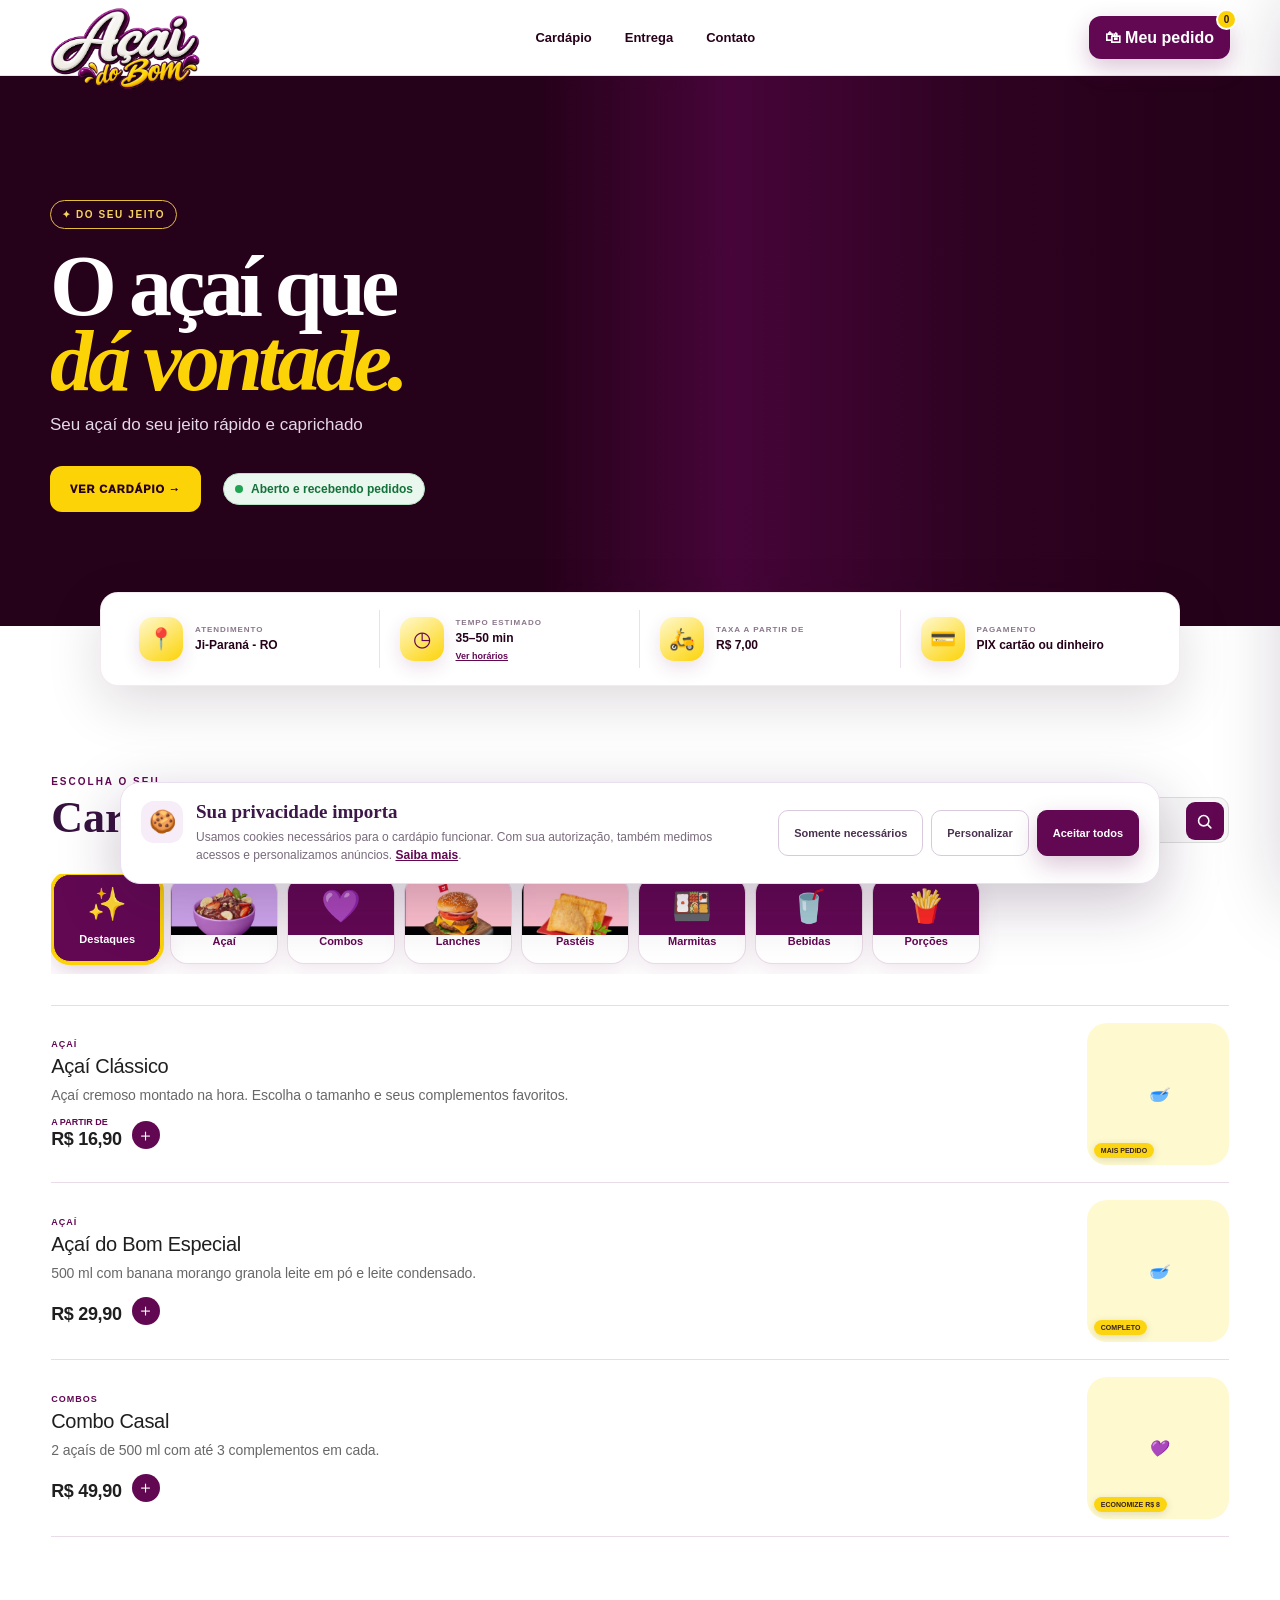
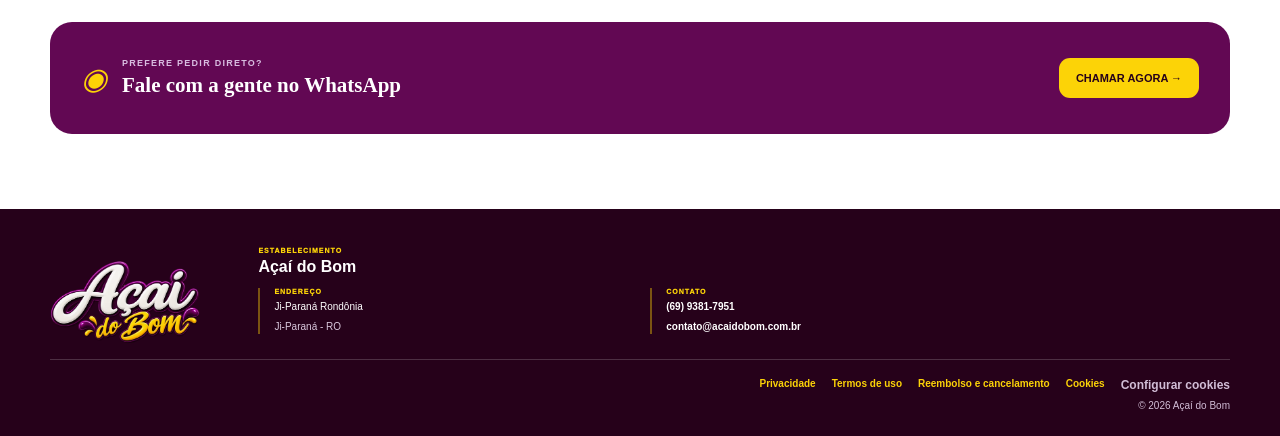
==== index.html @ 8740bc5b "Revert "fix: make product selection a scrollable page" This reverts commit 4161f96691092812ec5d78ddc" ====
<!doctype html>
<html lang="pt-BR">
<head>
  <meta charset="utf-8">
  <script>if(location.protocol==='http:'&&/^(www\.)?acaidobom\.com\.br$/i.test(location.hostname)){location.replace('https://'+location.host+location.pathname+location.search+location.hash)}</script>
  <meta name="viewport" content="width=device-width,initial-scale=1,viewport-fit=cover">
  <script src="assets/js/consent.js?v=20260830-consent"></script>
  <title>Açaí Delivery em Ji-Paraná | Cardápio Açaí do Bom</title>
  <meta name="description" content="Peça açaí delivery em Ji-Paraná com frutas, acompanhamentos e entrega própria. Monte seu pedido on-line no cardápio do Açaí do Bom.">
  <meta name="theme-color" content="#620853">
  <link rel="canonical" href="https://acaidobom.com.br/">
  <meta property="og:site_name" content="Açaí do Bom">
  <meta property="og:locale" content="pt_BR">
  <meta property="og:title" content="Açaí Delivery em Ji-Paraná | Açaí do Bom">
  <meta property="og:description" content="Monte seu açaí com frutas e acompanhamentos e peça delivery on-line em Ji-Paraná.">
  <meta property="og:type" content="website">
  <meta property="og:url" content="https://acaidobom.com.br/">
  <meta property="og:image" content="https://acaidobom.com.br/assets/images/social/cardapio-acai-do-bom.jpg">
  <meta property="og:image:secure_url" content="https://acaidobom.com.br/assets/images/social/cardapio-acai-do-bom.jpg">
  <meta property="og:image:type" content="image/jpeg">
  <meta property="og:image:width" content="1200">
  <meta property="og:image:height" content="1200">
  <meta property="og:image:alt" content="Cardápio Açaí do Bom">
  <meta name="twitter:card" content="summary_large_image">
  <meta name="twitter:title" content="Açaí Delivery em Ji-Paraná | Açaí do Bom">
  <meta name="twitter:description" content="Monte seu açaí e peça delivery on-line em Ji-Paraná.">
  <meta name="twitter:image" content="https://acaidobom.com.br/assets/images/social/cardapio-acai-do-bom.jpg">
  <link rel="shortcut icon" href="https://acaidobom.com.br/favicon.ico" type="image/x-icon">
  <link rel="icon" href="https://acaidobom.com.br/favicon.ico" sizes="any">
  <link rel="icon" type="image/png" sizes="48x48" href="https://acaidobom.com.br/assets/images/favicon/favicon-48.png">
  <link rel="icon" type="image/png" sizes="192x192" href="https://acaidobom.com.br/assets/images/favicon/favicon-192.png">
  <link rel="apple-touch-icon" sizes="180x180" href="https://acaidobom.com.br/assets/images/favicon/apple-touch-icon.png">
  <link rel="manifest" href="https://acaidobom.com.br/manifest.json">
<script type="application/ld+json" id="local-business-schema">
  {"@context":"https://schema.org","@type":"Restaurant","name":"Açaí do Bom","url":"https://acaidobom.com.br/","logo":"https://acaidobom.com.br/assets/images/favicon/favicon-512.png","image":"https://acaidobom.com.br/assets/images/social/cardapio-acai-do-bom.jpg","telephone":"+556993817951","servesCuisine":["Açaí","Lanches","Pastéis"],"priceRange":"R$","address":{"@type":"PostalAddress","addressLocality":"Ji-Paraná","addressRegion":"RO","addressCountry":"BR"},"areaServed":{"@type":"City","name":"Ji-Paraná"},"hasMenu":"https://acaidobom.com.br/#cardapio"}
  </script>
  <link rel="preconnect" href="https://cdn.jsdelivr.net" crossorigin>
  <link rel="stylesheet" href="assets/css/style.css?v=20260831-modal-layer-fix">
  <link rel="stylesheet" href="assets/css/theme-custom.css?v=20260831-product-presentation">
  <link rel="stylesheet" href="assets/css/consent.css?v=20260830-bannerfix">
</head>
<body>
  <header class="topbar">
    <a class="brand has-image" href="#inicio"><span class="brand-mark has-logo"><img src="assets/images/logo/logo-acai-do-bom.webp" alt="Açaí do Bom"></span><span><b data-store-name>Açaí do Bom</b><small>DELIVERY PRÓPRIO</small></span></a>
    <nav><a href="#cardapio">Cardápio</a><a href="#entrega">Entrega</a><a id="nav-whatsapp" target="_blank" rel="noopener">Contato</a></nav>
    <button class="cart-toggle" type="button" data-open-cart aria-label="Abrir pedido">🛍 <span>Meu pedido</span><b data-cart-count>0</b></button>
  </header>

  <main>
    <section class="hero" id="inicio">
      <img id="hero-image" alt="Açaí cremoso com frutas e granola">
      <div class="hero-shade"></div>
      <div class="hero-copy">
        <p id="hero-eyebrow">✦ DO SEU JEITO</p>
        <h1><span id="hero-title">O açaí que</span><br><em id="hero-highlight">dá vontade.</em></h1>
        <span id="store-tagline">Seu açaí do seu jeito, rápido e caprichado</span>
        <div><a class="cta" href="#cardapio">VER CARDÁPIO →</a><button class="open-status" id="store-status" type="button" data-open-hours aria-haspopup="dialog">Aberto agora</button></div>
      </div>
    </section>

    <section class="info-strip" id="entrega" aria-label="Informações da entrega">
      <article data-info-card="service"><i data-info-icon="service" data-fallback="📍">📍</i><span><small>ATENDIMENTO</small><b id="store-city">Ji-Paraná - RO</b></span></article>
      <article class="info-hours"><i data-info-icon="time" data-fallback="◷">◷</i><span><small>TEMPO ESTIMADO</small><b id="store-time">35–50 min</b><button type="button" class="hours-link" data-open-hours>Ver horários</button></span></article>
      <article data-info-card="delivery"><i data-info-icon="delivery" data-fallback="🛵">🛵</i><span><small>TAXA A PARTIR DE</small><b id="store-fee">R$ 7,00</b></span></article>
      <article data-info-card="payment"><i data-info-icon="payment" data-fallback="💳">💳</i><span><small>PAGAMENTO</small><b id="store-payment">PIX cartão ou dinheiro</b></span></article>
    </section>

    <section class="daily-offer" id="daily-offer" hidden aria-label="Oferta do dia">
      <div class="daily-offer-image" id="daily-offer-image" hidden></div>
      <div class="daily-offer-copy"><small>OFERTA DO DIA</small><h2 id="daily-offer-title"></h2><p id="daily-offer-description"></p></div>
      <a id="daily-offer-link" href="#cardapio">APROVEITAR →</a>
    </section>

    <section class="menu-section" id="cardapio">
      <header class="section-title"><div><small id="menu-eyebrow">ESCOLHA O SEU</small><h2 id="menu-title">Cardápio</h2></div><div class="search" role="search"><input id="search" type="text" inputmode="search" autocomplete="off" placeholder="Buscar produto ou acompanhamento" aria-label="Buscar produto ou acompanhamento"><button type="button" id="focus-search" aria-label="Ativar busca"><svg viewBox="0 0 24 24" aria-hidden="true"><circle cx="11" cy="11" r="6.5"></circle><path d="m16 16 4 4"></path></svg></button></div></header>
      <div class="categories" id="categories" role="tablist"></div>
      <div class="products" id="products"></div>
    </section>

    <section class="whatsapp-callout"><div><i>◉</i><span><small id="whatsapp-eyebrow">PREFERE PEDIR DIRETO?</small><b id="whatsapp-title">Fale com a gente no WhatsApp</b></span></div><a id="callout-whatsapp" target="_blank" rel="noopener"><span id="whatsapp-button-text">CHAMAR AGORA →</span></a></section>
  </main>

  <footer class="footer">
    <div class="footer-main">
      <div class="brand has-image"><span class="brand-mark has-logo"><img src="assets/images/logo/logo-acai-do-bom.webp" alt="Açaí do Bom"></span><span><b data-store-name>Açaí do Bom</b><small>FEITO COM CAPRICHO</small></span></div>
      <div class="footer-business">
        <div class="footer-business-name"><small>ESTABELECIMENTO</small><b id="footer-establishment">Açaí do Bom</b></div>
        <div class="footer-business-grid">
          <div><small>ENDEREÇO</small><span id="footer-address">Ji-Paraná Rondônia</span><span id="footer-location">Ji-Paraná - RO</span></div>
          <div id="footer-cnpj-row" hidden><small>CNPJ</small><span id="footer-cnpj"></span></div>
          <div><small>CONTATO</small><a id="footer-phone" href="tel:+556993817951">(69) 9381-7951</a><a id="footer-email" href="mailto:contato@acaidobom.com.br">contato@acaidobom.com.br</a></div>
        </div>
      </div>
      <div class="footer-social" id="footer-social" aria-label="Redes sociais"></div>
    </div>
    <div class="footer-bottom"><nav><a href="politicas.html#privacidade">Privacidade</a><a href="politicas.html#termos">Termos de uso</a><a href="politicas.html#reembolso">Reembolso e cancelamento</a><a href="politicas.html#cookies">Cookies</a></nav><span>© 2026 Açaí do Bom</span></div>
  </footer>

  <div class="overlay hours-overlay" id="hours-overlay" hidden>
    <section class="modal hours-modal" role="dialog" aria-modal="true" aria-labelledby="hours-title">
      <button class="modal-close" type="button" data-close-hours aria-label="Fechar">×</button>
      <header><small>PLANEJE SEU PEDIDO</small><h2 id="hours-title">Horários de funcionamento</h2><p id="hours-store-status"></p></header>
      <div class="hours-list" id="hours-list"></div>
      <footer><button class="primary" type="button" data-close-hours>Entendi</button></footer>
    </section>
  </div>

  <div class="overlay" id="product-overlay" hidden>
    <section class="modal product-modal" role="dialog" aria-modal="true" aria-labelledby="product-name">
      <button class="modal-close product-presentation-close" data-close-product aria-label="Fechar produto">⌄</button>
      <div class="product-modal-head"><div class="product-presentation-media"><img id="product-image" alt=""><span class="product-modal-free-badge" id="product-modal-free-badge" hidden><img src="assets/images/icone-capacete-entrega-gratis.svg" alt=""> <b>Grátis</b></span></div><div class="product-presentation-copy"><h2 id="product-name"></h2><p id="product-description"></p><b id="product-base-price"></b></div></div>
      <header class="product-step-head"><div><small id="product-step-label">Etapa 1 de 1</small><b id="product-step-title">Escolha as opções</b></div></header>
      <div class="addon-list" id="addon-list" aria-live="polite"></div>
      <label class="field notes" id="product-notes" hidden><span>Alguma observação?</span><textarea id="item-notes" placeholder="Ex: separar granola sem leite condensado"></textarea></label>
      <p class="error" id="product-error" role="alert" hidden></p>
      <footer class="modal-footer product-presentation-footer"><div class="product-action-summary"><b id="product-action-price">R$ 0,00</b><span>• <em id="product-delivery-label">Com entrega</em></span></div><div class="product-actions"><div class="quantity" id="product-quantity" hidden><button type="button" data-qty-minus aria-label="Diminuir quantidade">−</button><b id="item-quantity">1</b><button type="button" data-qty-plus aria-label="Aumentar quantidade">+</button></div><button type="button" class="secondary" id="product-step-back" hidden>Voltar</button><button type="button" class="primary" id="add-to-cart">Continuar</button></div></footer>
    </section>
  </div>

  <aside class="cart" id="cart" aria-hidden="true">
    <header><div><h2>Seu pedido</h2><p>Confira os itens antes de finalizar</p></div><button data-close-cart aria-label="Fechar">×</button></header>
    <div class="cart-items" id="cart-items"></div>
    <footer id="cart-footer"><div><span>Subtotal</span><b id="cart-subtotal">R$ 0,00</b></div><small id="minimum-order"></small><button class="primary" id="start-checkout">Finalizar pedido →</button></footer>
  </aside>
  <div class="backdrop" id="cart-backdrop" hidden></div>

  <div class="overlay" id="checkout-overlay" hidden>
    <section class="modal checkout-modal" role="dialog" aria-modal="true">
      <button class="modal-close" id="close-checkout" aria-label="Fechar">×</button>
      <header class="checkout-head"><button id="checkout-back" aria-label="Voltar">←</button><div><h2>Finalizar pedido</h2><p id="checkout-step-label">Etapa 1 de 3</p></div><span><i id="checkout-progress"></i></span></header>
      <form id="checkout-form">
        <div class="checkout-step" data-step="1">
          <div class="form-grid">
            <label class="field full"><span>Seu WhatsApp *</span><input name="phone" inputmode="tel" autocomplete="tel" required placeholder="(69) 99999-9999"></label>
            <div class="returning-customer full" id="returning-customer" hidden>✓ Encontramos seus dados salvos neste aparelho. Confirme e continue.</div>
            <label class="field"><span>Seu nome *</span><input name="name" autocomplete="name" required></label>
            <label class="field"><span>E-mail para confirmação *</span><input name="email" type="email" autocomplete="email" required placeholder="voce@exemplo.com"></label>
            <label class="remember-profile full"><input type="checkbox" name="rememberProfile" value="1" checked><span><b>Lembrar meus dados neste aparelho</b><small>Na próxima compra, digite apenas seu telefone para preencher nome, e-mail e endereço.</small></span></label>
            <label class="marketing-consent full"><input type="checkbox" name="marketingConsent" value="1"><span><b>Quero receber ofertas do Açaí do Bom</b><small>Opcional. Você poderá pedir para sair da lista quando quiser.</small></span></label><p class="privacy-consent full">Ao continuar, você concorda com os <a href="politicas.html#termos" target="_blank">Termos de uso</a> e a <a href="politicas.html#privacidade" target="_blank">Política de privacidade</a>.</p>
          </div>
        </div>
        <div class="checkout-step" data-step="2" hidden>
          <div class="fulfillment"><label><input type="radio" name="fulfillment" value="delivery" checked><span>🛵 <b>Receber em casa</b><small>Com taxa de entrega</small></span></label><label><input type="radio" name="fulfillment" value="pickup"><span>🏪 <b>Retirar no local</b><small>Sem taxa de entrega</small></span></label></div>
          <div class="form-grid" id="address-fields"><label class="field"><span>CEP *</span><input name="zip" inputmode="numeric" autocomplete="postal-code" maxlength="9" placeholder="00000-000"></label><label class="field"><span>Cidade *</span><input name="city" value="Ji-Paraná - RO" autocomplete="address-level2"></label><label class="field full"><span>Rua ou Avenida *</span><input name="street" autocomplete="street-address"></label><label class="field"><span>Número *</span><input name="number"></label><label class="field"><span>Complemento</span><input name="complement"></label><label class="field"><span>Bairro *</span><input name="neighborhood" autocomplete="address-level3"></label><label class="field"><span>Referência</span><input name="reference"></label><p class="delivery-quote full" id="delivery-quote">Informe o CEP e o bairro para calcular a entrega.</p><div class="location-assist full"><button type="button" id="use-location">⌖ Marcar minha localização atual</button><span id="location-status">Opcional: facilita encontrar o endereço na entrega.</span><input type="hidden" name="latitude"><input type="hidden" name="longitude"></div></div>
        </div>
        <div class="checkout-step" data-step="3" hidden>
          <h3>Como deseja pagar?</h3><div class="payments" id="payment-options"></div>
          <label class="field" id="change-field" hidden><span>Troco para quanto?</span><input name="changeFor" placeholder="Ex: R$ 100,00"></label>
          <label class="field"><span>Observações gerais</span><textarea name="notes"></textarea></label>
          <div class="reservation-fields" id="reservation-fields" hidden><div><small>LOJA FECHADA</small><h3>Reserve seu pedido</h3><p>Escolha quando deseja receber. A reserva só será válida após a confirmação da loja por e-mail.</p></div><label class="field"><span>Data e horário *</span><input id="reservation-at" name="reservationAt" type="datetime-local"></label></div>
          <div class="summary" id="order-summary"></div>
        </div>
        <p class="error" id="checkout-error" hidden></p>
        <footer><button class="primary" id="checkout-next" type="button">Continuar →</button><button class="primary" id="checkout-submit" type="submit" hidden>Confirmar pedido</button></footer>
      </form>
      <div class="success" id="order-success" hidden></div>
    </section>
  </div>

  <button class="mobile-cart" data-open-cart hidden><span>🛍 <b data-cart-count>0</b></span><strong>Ver pedido</strong><em id="mobile-total">R$ 0,00</em></button>
  <script src="https://cdn.jsdelivr.net/npm/@supabase/supabase-js@2/dist/umd/supabase.min.js"></script>
  <script src="assets/js/supabase-config.js"></script>
  <script src="assets/js/supabase-store.js?v=20260830-capi"></script>
  <script src="assets/js/api.js?v=20260831-reservation-tracking"></script>
  <script src="assets/js/cart.js?v=20260831-free-delivery"></script>
  <script src="assets/js/checkout.js?v=20260831-reservation"></script>
  <script src="assets/js/app.js?v=20260831-product-presentation"></script>
</body>
</html>
---- assets/css/style.css ----
:root{--brand:#5b1779;--accent:#f4c430;--ink:#29172f;--paper:#fffaf2;--line:#eadfeb}*{box-sizing:border-box}html{scroll-behavior:smooth}body{margin:0;background:var(--paper);color:var(--ink);font-family:Arial,sans-serif}.no-scroll{position:fixed;inset-inline:0;width:100%;overflow:hidden;overscroll-behavior:none}button,input,textarea,select{font:inherit}button,a{transition:.2s}a{color:inherit;text-decoration:none}[hidden]{display:none!important}
.topbar{position:sticky;top:0;z-index:30;height:76px;padding:0 max(18px,calc((100% - 1180px)/2));display:flex;align-items:center;justify-content:space-between;gap:25px;background:rgba(255,250,242,.95);border-bottom:1px solid #eadfeb;backdrop-filter:blur(15px)}.brand{display:flex;align-items:center;gap:11px}.brand-mark{display:grid;place-items:center;width:44px;height:44px;border-radius:50% 42% 50% 45%;background:var(--brand);border:3px solid var(--accent);color:white;font:900 27px Georgia}.brand>span:last-child{display:flex;flex-direction:column}.brand b{color:var(--brand);font:900 20px Georgia}.brand small{margin-top:3px;color:#9b7ca4;font-size:8px;font-weight:900;letter-spacing:.17em}.topbar nav{display:flex;gap:33px;font-size:13px;font-weight:800}.topbar nav a:hover{color:var(--brand)}.cart-toggle{position:relative;height:43px;border:0;border-radius:12px;padding:0 16px;background:var(--brand);color:white;font-weight:800;cursor:pointer}.cart-toggle>b{position:absolute;top:-7px;right:-7px;display:grid;place-items:center;width:21px;height:21px;border-radius:50%;background:var(--accent);color:#301525;font-size:10px;border:2px solid var(--paper)}
.hero{position:relative;min-height:550px;display:grid;align-items:center;background:#48115d;overflow:hidden}.hero>img{position:absolute;inset:0 0 0 40%;width:60%;height:100%;object-fit:cover}.hero-shade{position:absolute;inset:0;background:linear-gradient(90deg,#4a105f 0%,#531269 42%,rgba(74,16,95,.7) 57%,rgba(74,16,95,.05) 90%)}.hero-copy{position:relative;z-index:2;width:min(1180px,calc(100% - 32px));margin:auto;color:white}.hero-copy>p{width:max-content;padding:8px 11px;border:1px solid #e5bd37;border-radius:999px;color:#f6d45d;font-size:10px;font-weight:900;letter-spacing:.16em}.hero-copy h1{margin:20px 0 12px;max-width:650px;font:900 clamp(54px,7vw,86px)/.88 Georgia;letter-spacing:-.055em}.hero-copy h1 em{color:var(--accent)}.hero-copy>span{display:block;max-width:480px;color:#e5d8e9;font-size:17px;line-height:1.5}.hero-copy>div{display:flex;align-items:center;gap:22px;margin-top:29px}.cta{padding:17px 20px;border-radius:12px;background:var(--accent);color:#2d1424;font-size:11px;font-weight:950;letter-spacing:.08em}.open-status{color:#d9f6df;font-size:12px;font-weight:800}.open-status.closed{color:#ffb3b8}
.info-strip{position:relative;z-index:3;width:min(1080px,calc(100% - 32px));margin:-34px auto 0;padding:20px 24px;border-radius:18px;background:white;box-shadow:0 18px 48px #4d1e5820;display:grid;grid-template-columns:repeat(4,1fr)}.info-strip article{display:flex;align-items:center;gap:12px;padding:3px 22px;border-right:1px solid #eee5ef}.info-strip article:last-child{border:0}.info-strip i{font-style:normal;font-size:23px}.info-strip span{display:flex;flex-direction:column;gap:4px}.info-strip small{font-size:8px;color:#9b8d9e;font-weight:900;letter-spacing:.12em}.info-strip b{font-size:12px}
.menu-section{width:min(1180px,calc(100% - 32px));margin:85px auto}.section-title{display:flex;align-items:end;justify-content:space-between;gap:25px}.section-title>div small{color:var(--brand);font-size:10px;font-weight:900;letter-spacing:.2em}.section-title h2{margin:3px 0 0;color:#36123f;font:900 44px Georgia}.search{width:min(320px,100%);height:44px;padding:0 13px;border:1px solid #e5d9e7;border-radius:12px;background:white;display:flex;align-items:center;gap:9px;color:#97889a}.search input{width:100%;border:0;outline:0;background:transparent}.categories{display:flex;gap:8px;margin:31px 0;overflow:auto;scrollbar-width:none}.categories button{min-width:max-content;height:42px;padding:0 15px;border:1px solid #e5d9e7;border-radius:11px;background:white;color:#5d505f;font-size:12px;font-weight:800;cursor:pointer}.categories button span{margin-right:7px;font-size:16px}.categories button.active,.categories button:hover{border-color:var(--brand);background:var(--brand);color:white;transform:translateY(-1px)}
.products{display:grid;grid-template-columns:repeat(4,1fr);gap:18px}.product-card{border:1px solid #5b177910;border-radius:19px;background:white;box-shadow:0 8px 30px #4d275115;overflow:hidden}.product-card:hover{transform:translateY(-4px);box-shadow:0 18px 38px #4d275123}.product-card>button{width:100%;height:100%;padding:0;border:0;background:transparent;text-align:left;cursor:pointer;color:inherit}.product-media{position:relative;height:180px;display:grid;place-items:center;background:linear-gradient(145deg,#f5e9f7,#ead8ef);overflow:hidden}.product-media img{width:100%;height:100%;object-fit:cover}.product-media>span{font-size:64px}.product-media>b{position:absolute;top:11px;left:11px;padding:6px 9px;border-radius:999px;background:var(--accent);color:#34202a;font-size:9px;text-transform:uppercase}.product-copy{padding:17px}.product-copy>small{color:#9b7ca4;font-size:9px;font-weight:900;letter-spacing:.11em;text-transform:uppercase}.product-copy h3{margin:6px 0 7px;color:#34153d;font:800 19px Georgia}.product-copy p{min-height:50px;margin:0;color:#817384;font-size:12px;line-height:1.45;display:-webkit-box;-webkit-line-clamp:3;-webkit-box-orient:vertical;overflow:hidden}.product-copy footer{display:flex;align-items:center;justify-content:space-between;margin-top:16px}.product-copy footer>b{color:var(--brand);font-size:17px}.product-copy footer>span{display:grid;place-items:center;width:34px;height:34px;border-radius:10px;background:#f3e8f6;color:var(--brand);font-size:20px}.empty{grid-column:1/-1;padding:65px 20px;text-align:center;color:#887a8b}.empty>span{font-size:38px}.empty h3{margin:12px 0 6px;color:#3d2b41}.empty p{margin:0;font-size:13px}
.whatsapp-callout{width:min(1180px,calc(100% - 32px));min-height:112px;margin:0 auto 75px;padding:24px 31px;border-radius:22px;background:#4b105f;color:white;display:flex;align-items:center;justify-content:space-between}.whatsapp-callout>div{display:flex;align-items:center;gap:15px}.whatsapp-callout i{font-size:30px;color:var(--accent)}.whatsapp-callout span{display:flex;flex-direction:column;gap:5px}.whatsapp-callout small{color:#d8bde0;font-size:9px;font-weight:900;letter-spacing:.14em}.whatsapp-callout b{font:800 21px Georgia}.whatsapp-callout a{padding:14px 17px;border-radius:11px;background:var(--accent);color:#311629;font-size:11px;font-weight:900}.footer{padding:45px max(24px,calc((100% - 1180px)/2));background:#2f0c39;color:#d1bdd6;display:grid;grid-template-columns:1fr 1fr 1fr;align-items:center;gap:25px;font-size:12px}.footer .brand b{color:white}.footer>div:last-child{display:flex;flex-direction:column;align-items:flex-end;gap:8px}.footer a{color:#f3d164;font-weight:800}
.overlay{position:fixed;inset:0;z-index:130;padding:16px;background:#1d0924aa;display:grid;place-items:center;overflow-y:auto;overscroll-behavior:contain}.modal{position:relative;width:min(680px,100%);max-height:94vh;border-radius:21px;background:white;box-shadow:0 30px 80px #12041766;overflow:hidden}.modal-close{position:absolute;z-index:4;right:14px;top:14px;width:34px;height:34px;border:0;border-radius:50%;background:#ffffffdd;font-size:24px;cursor:pointer}.product-modal-head{padding:18px;display:grid;grid-template-columns:180px 1fr;gap:18px;background:#fbf7fb;border-bottom:1px solid var(--line)}.product-modal-head img{width:180px;height:125px;object-fit:cover;border-radius:14px}.product-modal-head h2{margin:9px 0 6px;color:#371440;font:800 25px Georgia}.product-modal-head p{margin:0 0 10px;color:#817383;font-size:12px;line-height:1.45}.product-modal-head b{color:var(--brand);font-size:13px}.addon-list{max-height:calc(94vh - 290px);padding:12px 20px 0;overflow-y:auto}.addon-list fieldset{margin:0 0 17px;padding:0;border:0}.addon-list legend{width:100%;padding:9px 0;display:flex;align-items:center;justify-content:space-between}.addon-list legend span{display:flex;flex-direction:column;gap:3px}.addon-list legend small{color:#8a7d8d;font-size:10px}.addon-list legend em{padding:4px 7px;border-radius:5px;background:#f2e4f5;color:var(--brand);font-size:8px;font-style:normal;font-weight:900}.addon-list label{min-height:45px;margin-bottom:7px;padding:9px 11px;border:1px solid #eee5ef;border-radius:10px;display:grid;grid-template-columns:auto 1fr auto;align-items:center;gap:10px;font-size:13px;cursor:pointer}.addon-list label.selected{border-color:var(--brand);background:#fbf5fc}.addon-list input{accent-color:var(--brand)}.addon-list label>b{color:var(--brand);font-size:11px}.field{display:grid;gap:7px}.field>span{font-size:11px;font-weight:800;color:#59485d}.field input,.field textarea{width:100%;padding:11px 12px;border:1px solid #e5dbe7;border-radius:9px;outline:0}.field textarea{min-height:75px;resize:vertical}.notes{padding:0 20px 12px}.error{margin:7px 20px;padding:9px 11px;border-radius:8px;background:#fff0f1;color:#b32636;font-size:12px;font-weight:700}.modal-footer{padding:13px 20px;border-top:1px solid var(--line);display:grid;grid-template-columns:auto 1fr;gap:12px}.primary{height:46px;border:0;border-radius:11px;background:var(--brand);color:white;font-weight:900;cursor:pointer}.quantity{height:44px;padding:0 7px;border:1px solid #e4d8e6;border-radius:11px;display:flex;align-items:center;gap:14px}.quantity button{width:28px;height:28px;border:0;border-radius:8px;background:#f2e8f4;color:var(--brand);font-size:19px;cursor:pointer}.quantity.small{width:max-content;height:34px;margin-top:10px;gap:8px}.quantity.small button{width:23px;height:23px}
.backdrop{position:fixed;inset:0;z-index:39;background:#1c092377}.cart{position:fixed;z-index:40;inset:0 0 0 auto;width:min(440px,100%);background:white;box-shadow:-20px 0 70px #230b2a33;display:flex;flex-direction:column;transform:translateX(105%);transition:.28s}.cart.open{transform:none}.cart>header{padding:23px;border-bottom:1px solid var(--line);display:flex;justify-content:space-between}.cart h2{margin:0 0 5px;font:800 23px Georgia}.cart>header p{margin:0;color:#897c8c;font-size:11px}.cart>header button{border:0;background:transparent;font-size:26px}.cart-items{flex:1;padding:3px 21px;overflow-y:auto}.cart-items article{padding:17px 0;border-bottom:1px solid var(--line)}.cart-items article>header{display:flex;justify-content:space-between}.cart-items article>header>div{display:flex;flex-direction:column;gap:4px}.cart-items article strong{color:var(--brand);font-size:13px}.cart-items article>header button{border:0;background:transparent}.cart-items article p{margin:5px 0 0 20px;color:#827585;font-size:11px}.cart>footer{padding:19px 21px 23px;background:#fbf7fb;border-top:1px solid var(--line)}.cart>footer>div{display:flex;justify-content:space-between;font-size:17px}.cart>footer>small{display:block;margin:8px 0 13px;color:#8d7f90}.cart>footer .primary{width:100%}
.checkout-modal{width:min(720px,100%)}.checkout-head{padding:19px 22px 12px;border-bottom:1px solid var(--line);display:grid;grid-template-columns:auto 1fr;align-items:center;gap:11px}.checkout-head>button{width:35px;height:35px;border:1px solid var(--line);border-radius:9px;background:white}.checkout-head h2{margin:0;font:800 23px Georgia}.checkout-head p{margin:4px 0 0;color:#8b7d8e;font-size:10px}.checkout-head>span{grid-column:1/-1;height:5px;border-radius:99px;background:#eee5ef;overflow:hidden}.checkout-head>span i{display:block;height:100%;background:var(--brand);transition:.2s}.checkout-modal form>.checkout-step{max-height:calc(94vh - 180px);padding:21px 23px 12px;overflow:auto}.form-grid{display:grid;grid-template-columns:1fr 1fr;gap:14px}.form-grid .full{grid-column:1/-1}.fulfillment{display:grid;grid-template-columns:1fr 1fr;gap:11px;margin-bottom:18px}.fulfillment label{position:relative}.fulfillment input{position:absolute;opacity:0}.fulfillment span{padding:14px;border:1px solid var(--line);border-radius:12px;display:flex;flex-direction:column;gap:4px}.fulfillment input:checked+span{border-color:var(--brand);background:#fbf5fc}.fulfillment small{color:#8a7d8d;font-size:10px}.checkout-step h3{margin:0 0 14px;font:800 17px Georgia}.payments{display:grid;grid-template-columns:1fr 1fr;gap:9px;margin-bottom:15px}.payments label{padding:11px;border:1px solid var(--line);border-radius:11px;display:flex;align-items:center;gap:9px}.payments input{accent-color:var(--brand)}.payments span{display:flex;flex-direction:column;gap:3px}.payments small{color:#897c8c;font-size:9px}.summary{margin-top:15px;padding:15px;border-radius:12px;background:#f8f2f9;display:grid;gap:8px}.summary>div{display:flex;justify-content:space-between;font-size:12px}.summary hr{width:100%;border:0;border-top:1px solid #e1d4e3}.summary .total{font-size:17px}.summary .total b{color:var(--brand)}.checkout-modal form>footer{padding:12px 23px 19px;border-top:1px solid var(--line)}.checkout-modal form>footer .primary{width:100%}.success{padding:32px 28px 27px;text-align:center}.success-icon{display:grid;place-items:center;width:58px;height:58px;margin:auto;border-radius:50%;background:#e6f8ea;color:#229748;font-size:28px}.success>small{display:block;margin-top:17px;color:var(--brand);font-weight:900;letter-spacing:.15em}.success h2{margin:7px 0;font:800 29px Georgia}.success p{color:#827585}.order-number{padding:12px;border-radius:12px;background:#f7f0f8;display:flex;flex-direction:column;gap:4px}.order-number b{color:var(--brand);font-size:20px}.pix{margin-top:10px;padding:12px;border:1px dashed #cbb5d1;border-radius:11px;display:flex;justify-content:space-between;text-align:left}.pix span{display:flex;flex-direction:column}.success-links{margin-top:12px;display:grid;grid-template-columns:1fr 1fr;gap:8px}.success-links a{padding:13px;border-radius:9px;background:var(--brand);color:white;font-weight:800;font-size:12px}.success-links .wa{background:#1da85b}.link-button{margin-top:15px;border:0;background:transparent;color:var(--brand);font-weight:800}
.mobile-cart{display:none}
@media(max-width:950px){.products{grid-template-columns:repeat(3,1fr)}.info-strip{grid-template-columns:1fr 1fr;gap:16px}.info-strip article{border:0}.footer{grid-template-columns:1fr 1fr}.footer>div:last-child{grid-column:1/-1;flex-direction:row;justify-content:space-between}}
@media(max-width:700px){.overlay{padding:0;place-items:stretch;overflow-y:auto}.overlay>.modal{width:100%;height:100dvh;max-height:100dvh;border-radius:0;display:flex;flex-direction:column}.overlay>.modal>.product-modal-head,.overlay>.modal>.notes,.overlay>.modal>.error,.overlay>.modal>.modal-footer{flex:0 0 auto}.overlay>.modal>.addon-list{flex:1;min-height:0;max-height:none;overscroll-behavior:contain}.checkout-modal{width:100%;height:100dvh;max-height:100dvh;border-radius:0;display:flex;flex-direction:column}.checkout-modal form{min-height:0;flex:1;display:flex;flex-direction:column}.checkout-modal form>.checkout-step{min-height:0;max-height:none;flex:1;padding:18px 18px 14px;overscroll-behavior:contain}.checkout-modal form>footer{position:sticky;z-index:5;bottom:0;flex:0 0 auto;padding:10px 18px calc(10px + env(safe-area-inset-bottom));background:#fff;box-shadow:0 -8px 24px rgba(55,20,64,.10)}.checkout-modal form>footer .primary{min-height:52px;height:auto;padding:13px 16px;font-size:15px}.checkout-head{flex:0 0 auto;padding-right:56px}.success{max-height:100dvh;overflow-y:auto;padding:28px 20px calc(24px + env(safe-area-inset-bottom))}}@media(max-width:700px){.topbar{height:67px}.topbar nav{display:none}.brand b{font-size:18px}.cart-toggle{width:42px;padding:0}.cart-toggle>span{display:none}.hero{min-height:625px;align-items:end}.hero>img{inset:0 0 auto;width:100%;height:57%;object-position:center}.hero-shade{background:linear-gradient(0deg,#4a105f 0%,#4a105f 47%,#4a105f55 74%,transparent)}.hero-copy{padding-bottom:52px}.hero-copy h1{font-size:54px}.hero-copy>span{font-size:14px}.hero-copy>div{flex-wrap:wrap}.info-strip{margin-top:-19px;padding:17px;gap:16px 5px}.info-strip article{padding:0 5px}.info-strip b{font-size:10px}.menu-section{margin:58px auto}.section-title{display:grid}.section-title h2{font-size:38px}.search{width:100%}.categories{margin:22px -16px 24px;padding:0 16px}.products{grid-template-columns:1fr 1fr;gap:10px}.product-media{height:133px}.product-copy{padding:13px}.product-copy h3{font-size:16px}.product-copy p{min-height:48px;font-size:10px}.whatsapp-callout{flex-direction:column;align-items:stretch;gap:17px;padding:23px}.whatsapp-callout a{text-align:center}.footer{grid-template-columns:1fr;text-align:center;justify-items:center;padding-bottom:105px}.footer>div:last-child{grid-column:auto;flex-direction:column;align-items:center}.product-modal-head{grid-template-columns:100px 1fr}.product-modal-head img{width:100px;height:100px}.product-modal-head h2{font-size:20px}.addon-list{max-height:calc(94vh - 255px)}.modal-footer{grid-template-columns:116px 1fr;padding:11px 13px}.form-grid{grid-template-columns:1fr}.form-grid .full{grid-column:auto}.fulfillment,.payments{grid-template-columns:1fr}.success-links{grid-template-columns:1fr}.mobile-cart{position:fixed;z-index:29;left:12px;right:12px;bottom:12px;height:57px;padding:0 15px;border:0;border-radius:14px;background:var(--brand);color:white;box-shadow:0 12px 34px #30093f55;display:grid;grid-template-columns:45px 1fr auto;align-items:center;text-align:left}.mobile-cart>span{position:relative}.mobile-cart>span b{position:absolute;top:-12px;right:2px;display:grid;place-items:center;width:19px;height:19px;border-radius:50%;background:var(--accent);color:#32152a;font-size:10px}.mobile-cart em{color:#f5d75e;font-style:normal;font-weight:900}}
@media(max-width:420px){.products{grid-template-columns:1fr}.product-media{height:190px}.product-copy p{min-height:auto}}
@media(prefers-reduced-motion:reduce){*{animation-duration:.01ms!important;transition-duration:.01ms!important}}
.email-confirmation{margin-top:10px;padding:12px 14px;border:1px solid #b9dfc4;border-radius:11px;background:#eefaf1;color:#176b32;font-size:12px;line-height:1.5;text-align:left}.email-confirmation.pending{border-color:#ead778;background:#fff9cf;color:#620853}

.delivery-quote{margin:0;padding:10px 12px;border-radius:10px;background:#f4f0f5;color:#620853;font-size:13px;font-weight:750;line-height:1.45}.delivery-quote.blocked{background:#fff0f1;color:#a2182a}.delivery-quote.matched{background:#eef9f0;color:#216332}
---- assets/css/theme-custom.css ----
/* Identidade oficial: somente roxo, amarelo e branco. */
:root{
  --brand:#620853;
  --brand-dark:#26011a;
  --brand-bright:#620853;
  --accent:#fcd307;
  --paper:#ffffff;
  --line:rgba(98,8,83,.14);
  --ink:#26011a;
}
html,body{background:#fff}
body.no-scroll{position:fixed;inset-inline:0;width:100%;overflow:hidden;overscroll-behavior:none}
.brand-mark.has-logo{width:152px;height:62px;border:0;border-radius:0;background:transparent;color:transparent}
.brand-mark.has-logo img{display:block;width:100%;height:100%;object-fit:contain}
.brand.has-image>span:last-child{display:none}
.topbar{background:rgba(255,255,255,.97);border-color:rgba(98,8,83,.12)}
.hero{background:var(--brand-dark)}
.hero>img{
  inset:0 0 0 34%;
  width:66%;
  -webkit-mask-image:linear-gradient(90deg,transparent 0%,rgba(0,0,0,.12) 8%,rgba(0,0,0,.68) 22%,#000 38%);
  mask-image:linear-gradient(90deg,transparent 0%,rgba(0,0,0,.12) 8%,rgba(0,0,0,.68) 22%,#000 38%)
}
.hero-shade{
  pointer-events:none;
  background:linear-gradient(90deg,var(--brand-dark) 0%,var(--brand-dark) 33%,rgba(38,1,26,.92) 42%,rgba(98,8,83,.54) 57%,rgba(98,8,83,.14) 76%,transparent 92%)
}
@media(max-width:700px){
  .hero>img{
    inset:0 0 auto;
    width:100%;
    height:59%;
    -webkit-mask-image:linear-gradient(180deg,#000 0%,#000 62%,rgba(0,0,0,.72) 75%,rgba(0,0,0,.18) 91%,transparent 100%);
    mask-image:linear-gradient(180deg,#000 0%,#000 62%,rgba(0,0,0,.72) 75%,rgba(0,0,0,.18) 91%,transparent 100%)
  }
  .hero-shade{background:linear-gradient(0deg,var(--brand-dark) 0%,var(--brand-dark) 43%,rgba(38,1,26,.9) 51%,rgba(98,8,83,.48) 66%,rgba(98,8,83,.08) 83%,transparent 100%)}
}
.info-strip,.product-card,.modal,.cart,.card{background:#fff}
.whatsapp-callout{background:var(--brand)}
.footer{background:var(--brand-dark)}
.primary,.cart-toggle,.mobile-cart{background:var(--brand);box-shadow:0 9px 24px rgba(98,8,83,.23)}
.primary:hover,.cart-toggle:hover{background:var(--brand-dark)}
.primary:disabled,.cart-toggle:disabled{cursor:not-allowed;opacity:.58;box-shadow:none}
.cta,.whatsapp-callout a{background:var(--accent);color:var(--brand-dark)}
.open-status{display:inline-flex;align-items:center;padding:8px 11px;border:1px solid rgba(252,211,7,.65);border-radius:999px;color:#fff}
.open-status.closed{background:var(--accent);color:var(--brand-dark)}
.returning-customer{padding:11px 13px;border:1px solid var(--accent);border-radius:10px;background:#fff9cf;color:var(--brand);font-size:12px;font-weight:800}
.remember-profile{display:flex;align-items:flex-start;gap:10px;padding:12px;border:1px solid var(--line);border-radius:11px;background:#fff;cursor:pointer}
.remember-profile input{width:18px;height:18px;margin-top:2px;accent-color:var(--brand)}
.remember-profile span{display:grid;gap:3px}
.remember-profile b{font-size:12px}
.remember-profile small{color:var(--brand);font-size:10px;line-height:1.4}
.privacy-consent{margin:0;color:var(--brand);font-size:10px;line-height:1.5}.privacy-consent a{font-weight:900;text-decoration:underline}

/* Categorias com capa visual. */
.categories{align-items:stretch;gap:12px;overflow-x:auto;scroll-snap-type:x proximity;padding:2px 2px 10px;scrollbar-color:var(--brand) transparent}
.categories button{
  width:142px;
  height:116px;
  padding:0;
  display:grid;
  grid-template-rows:82px 34px;
  overflow:hidden;
  border:1px solid var(--line);
  border-radius:17px;
  background:#fff;
  color:var(--brand);
  scroll-snap-align:start;
  box-shadow:0 8px 22px rgba(98,8,83,.09)
}
.categories button .category-media{position:relative;width:100%;height:82px;margin:0;display:grid;place-items:center;overflow:hidden;background:var(--brand);font-size:32px}
.categories button .category-media img{width:100%;height:100%;object-fit:cover}
.categories button .category-media em{display:grid;place-items:center;width:100%;height:100%;font-style:normal}
.categories button>b{display:grid;place-items:center;padding:0 8px;font-size:12px}
.categories button.active,.categories button:hover{border-color:var(--accent);background:var(--brand);color:#fff;transform:translateY(-2px)}
.categories button.active{box-shadow:0 0 0 3px var(--accent),0 10px 24px rgba(98,8,83,.18)}
.product-card{border-color:var(--line)}
.product-media{background:#fff}
.product-copy footer>span,.quantity button{background:rgba(98,8,83,.08);color:var(--brand)}
.search{padding:0 7px;background:#f7f7f7;border-color:#dedede;border-radius:10px;color:#5d5d5d}
.search button{width:32px;height:32px;padding:0;border:0;background:transparent;color:#5c5c5c;font-size:20px;cursor:pointer}
.search input{font-size:14px;color:#222}.search input::placeholder{color:#777}.search:focus-within{border-color:var(--brand);box-shadow:0 0 0 3px rgba(98,8,83,.1)}

/* Modal estável no computador e no celular. */
.overlay{overscroll-behavior:contain}
.product-modal{display:flex;flex-direction:column;max-height:min(94vh,820px)}
.product-modal-head,.modal-footer{flex:0 0 auto}
.addon-list{flex:1 1 auto;min-height:80px;max-height:none;overflow-y:auto;overscroll-behavior:contain;scrollbar-gutter:stable}
.product-step-head{flex:0 0 auto;padding:13px 20px 10px;border-bottom:1px solid var(--line);background:#fff}
.product-step-head>div{display:flex;align-items:center;justify-content:space-between;gap:12px}
.product-step-head small{color:var(--brand);font-size:10px;font-weight:900;letter-spacing:.08em;text-transform:uppercase}
.product-step-head b{font-size:15px;color:var(--ink)}
.addon-list label{touch-action:manipulation;user-select:none}
.addon-list fieldset{margin:0;padding:4px 0 12px}
.addon-options{display:grid;grid-template-columns:repeat(2,minmax(0,1fr));gap:10px}
.addon-list .addon-option{position:relative;min-width:0;min-height:92px;margin:0;padding:10px;grid-template-columns:48px minmax(0,1fr) 22px;gap:10px;background:#fff}
.addon-option>input{position:absolute;width:1px;height:1px;opacity:0;pointer-events:none}
.addon-option-media{width:48px;height:48px;border-radius:12px;display:grid;place-items:center;overflow:hidden;background:#f4f4f4}
.addon-option-media img{width:100%;height:100%;object-fit:cover}.addon-option-media em{font-size:27px;font-style:normal}
.addon-option-copy{min-width:0;display:grid;gap:5px}.addon-option-copy>b{overflow-wrap:anywhere;font-size:13px}.addon-option-copy>small{color:var(--brand);font-size:11px;font-weight:800}
.addon-option>i{width:20px;height:20px;border:1px solid rgba(98,8,83,.22);border-radius:50%;display:grid;place-items:center;color:transparent;font-size:12px;font-style:normal;font-weight:900}
.addon-option.selected>i{border-color:var(--brand);background:var(--brand);color:#fff}
.addon-option:focus-within{outline:3px solid rgba(98,8,83,.2);outline-offset:1px}
.product-review{display:grid;gap:0;padding:7px 0 16px}.product-review h3{margin:0 0 8px;font-size:16px}.product-review>div{padding:11px 0;border-bottom:1px solid var(--line);display:grid;gap:4px}.product-review>div b{font-size:12px}.product-review>div span,.product-review>p{color:#6f5b6b;font-size:12px;line-height:1.45}
.addon-list label.selected,.fulfillment input:checked+span{background:#fff9cf;border-color:var(--accent)}
.modal-footer{grid-template-columns:auto minmax(0,1fr);align-items:center;background:#fff}
.modal-footer:not(.review-mode) .product-actions{grid-column:1/-1}
.product-actions{display:grid;grid-template-columns:minmax(96px,.7fr) minmax(190px,1.5fr);gap:9px}
.product-actions button{height:46px;border-radius:11px;font-weight:900}
.secondary{border:1px solid var(--brand);background:#fff;color:var(--brand);cursor:pointer}
.success-icon{background:var(--accent);color:var(--brand)}
.success-links .wa{background:var(--brand)}
.redirect-confirmation{margin-top:10px;padding:11px 13px;border:1px solid #c9b6cc;border-radius:10px;background:#f8f3f9;color:var(--brand);font-size:11px;font-weight:800;line-height:1.45}.success-links .redirect-link{background:var(--accent);color:var(--brand-dark)}
.summary,.order-number{background:#fff9cf}

@media(max-width:700px){
  .brand-mark.has-logo{width:116px;height:52px}
  .topbar{padding-left:12px;padding-right:12px}
  .footer .brand-mark.has-logo{width:106px;height:50px}
  .categories{margin-left:-16px;margin-right:-16px;padding-left:16px;padding-right:16px}
  .categories button{width:118px;height:102px;grid-template-rows:70px 32px;border-radius:15px}
  .categories button .category-media{height:70px}
  .modal-footer{grid-template-columns:106px minmax(0,1fr)}
  .product-actions{grid-template-columns:1fr}
  .product-actions button{height:40px}
}

/* Lista de produtos no padrão compacto e proteção contra transbordamento. */
html,body{width:100%;max-width:100%;overflow-x:clip}
body,main,.menu-section,.products,.product-card,.product-card>button,.product-copy{min-width:0}
img{max-width:100%}
button,a,label{touch-action:manipulation}
.menu-section{width:100%;max-width:1280px;padding-inline:clamp(16px,4vw,52px)}
.products{width:100%;grid-template-columns:1fr;gap:0;border-top:1px solid var(--line);background:#fff}
.product-card{width:100%;border:0;border-bottom:1px solid var(--line);border-radius:0;box-shadow:none;overflow:hidden}
.product-card:hover{transform:none;box-shadow:none;background:#fffdf2}
.product-card>button{min-height:172px;padding:17px 0;display:grid;grid-template-columns:minmax(0,1fr) 142px;grid-template-areas:"copy media";align-items:center;gap:24px;font-family:Arial,sans-serif}
.product-copy{grid-area:copy;padding:0;align-self:stretch;display:flex;flex-direction:column;justify-content:center}
.product-copy>small{color:var(--brand);font-size:9px}
.product-copy h3{margin:5px 0 7px;color:#1f1f1f;font:700 20px/1.24 Arial,sans-serif}
.product-copy p{min-height:0;margin:0;max-width:760px;color:#717171;font-size:14px;line-height:1.45;-webkit-line-clamp:2}
.free-shipping{width:max-content;max-width:100%;margin-top:9px;padding:4px 8px;border-radius:6px;background:#e9f7ef;color:#148342;font-size:11px;font-style:normal;font-weight:800;overflow:hidden;text-overflow:ellipsis;white-space:nowrap}
.product-copy footer{margin-top:13px;justify-content:flex-start;gap:12px}
.product-copy footer>b{font-size:18px;color:#1f1f1f;font-weight:750}
.product-copy footer>span{width:28px;height:28px;border-radius:50%;background:var(--brand);color:#fff;font-size:17px}
.product-media{grid-area:media;width:142px;height:142px;border-radius:20px;background:#fff9cf;box-shadow:none}
.product-media img{width:100%;height:100%;object-fit:cover}
.product-media>b{top:7px;left:7px;max-width:calc(100% - 14px);overflow:hidden;text-overflow:ellipsis;white-space:nowrap}

/* Sacola com itens visuais e recomendações inteligentes. */
.cart{width:min(520px,100%);max-width:100vw;height:100vh;height:100dvh;overflow:hidden;background:#fff}
.cart>header{position:relative;z-index:2;flex:0 0 auto;background:#fff}.cart>header h2{font-family:Arial,sans-serif;font-weight:800;color:#231f20}
.cart-items{min-height:0;padding:0 21px 18px;overflow-x:hidden;overflow-y:auto;overscroll-behavior:contain;-webkit-overflow-scrolling:touch;scrollbar-gutter:stable}
.cart-lines{display:grid}
.cart-items .cart-line{padding:18px 0;display:grid;grid-template-columns:84px minmax(0,1fr);gap:14px;align-items:start}
.cart-product-image{width:84px;height:84px;border-radius:15px;background:#fff9cf;display:grid;place-items:center;overflow:hidden}
.cart-product-image img{width:100%;height:100%;object-fit:cover}.cart-product-image em{font-style:normal;font-size:30px}
.cart-product-info{min-width:0}.cart-product-info>header{gap:8px}.cart-product-info>header>div{min-width:0}
.cart-product-info>header b{display:block;overflow-wrap:anywhere;color:#1f1f1f;font-size:15px;line-height:1.3}.cart-product-info>header strong{display:block;margin-top:5px;color:#1f1f1f;font-size:16px}
.cart-product-info>header button{width:34px;height:34px;border-radius:50%!important;background:#f3f3f3!important;font-size:0}.cart-product-info>header button::before{content:"×";font-size:20px;color:#777}
.cart-product-info>p{margin-left:0!important;color:#707070!important;overflow-wrap:anywhere;font-size:12px!important;line-height:1.42}
.cart-suggestions{padding:20px 0 6px;border-top:1px solid var(--line)}
.cart-suggestions>header small{color:var(--brand);font-size:8px;font-weight:900;letter-spacing:.13em}.cart-suggestions>header h3{margin:4px 0 13px;font:800 21px Arial,sans-serif}
.suggestion-track{display:grid;grid-auto-flow:column;grid-auto-columns:132px;gap:10px;overflow-x:auto;overscroll-behavior-x:contain;scroll-snap-type:x proximity;padding:1px 1px 11px;scrollbar-width:thin}
.suggestion-card{min-width:0;padding:0;border:0;background:#fff;text-align:left;color:var(--ink);scroll-snap-align:start;cursor:pointer}
.suggestion-image{position:relative;width:132px;height:120px;border-radius:17px;background:#fff9cf;display:grid;place-items:center;overflow:hidden}
.suggestion-image img{width:100%;height:100%;object-fit:cover}.suggestion-image em{font-size:37px;font-style:normal}
.suggestion-image i{position:absolute;right:7px;bottom:7px;width:35px;height:35px;border-radius:50%;display:grid;place-items:center;background:#fff;color:var(--brand);box-shadow:0 4px 15px #26011a22;font-size:22px;font-style:normal;font-weight:900}
.suggestion-card>b{display:block;margin-top:8px;color:#1f1f1f;font-size:15px}.suggestion-card>strong{display:block;margin-top:4px;overflow:hidden;color:#2c2c2c;font-size:13px;font-weight:500;line-height:1.3;display:-webkit-box;-webkit-line-clamp:2;-webkit-box-orient:vertical}
.overlay,.modal,.cart{max-width:100%}.overlay{overflow:hidden;overscroll-behavior:contain}.modal{overflow-x:hidden}.addon-list,.checkout-modal form>.checkout-step{overscroll-behavior:contain;-webkit-overflow-scrolling:touch}

@media(max-width:700px){
  .menu-section{width:100%;margin:42px 0;padding-inline:14px}
  .section-title{min-width:0}.search{min-width:0}
  .categories{width:calc(100% + 28px);max-width:calc(100% + 28px);margin:20px -14px 22px;padding-left:14px;padding-right:14px;overscroll-behavior-x:contain}
  .product-card>button{min-height:142px;padding:14px 0;grid-template-columns:minmax(0,1fr) 112px;gap:13px}
  .product-media{width:112px;height:112px;border-radius:17px}
  .product-copy h3{margin:3px 0 5px;font-size:16px;line-height:1.22}
  .product-copy p{font-size:12px;line-height:1.35;-webkit-line-clamp:2}
  .product-copy footer{margin-top:10px}.product-copy footer>b{font-size:16px}.product-copy footer>span{width:25px;height:25px;font-size:15px}
  .product-card:hover{background:#fff}
  .cart{inset:0;width:100vw;border-radius:0;transition:transform .22s ease}
  .cart>header{padding:18px 16px}.cart-items{padding:0 16px 16px}.cart>footer{padding:14px 16px calc(16px + env(safe-area-inset-bottom))}
  .overlay{padding:0;place-items:end center}
  .modal{width:100%;max-height:100vh;max-height:100dvh;border-radius:20px 20px 0 0}
  .product-modal{max-height:100vh;max-height:100dvh}
  .product-modal-head{grid-template-columns:92px minmax(0,1fr);gap:12px;padding:15px 52px 14px 15px}
  .product-modal-head img{width:92px;height:92px;border-radius:13px}.product-modal-head h2{margin:2px 0 5px;font-size:18px}.product-modal-head p{font-size:11px;-webkit-line-clamp:2;display:-webkit-box;-webkit-box-orient:vertical;overflow:hidden}
  .product-step-head{padding-inline:15px}.addon-list{min-height:0;padding-inline:15px;touch-action:pan-y}.notes{padding-inline:15px}.modal-footer{padding:10px 12px calc(10px + env(safe-area-inset-bottom))}
  .addon-options{grid-template-columns:1fr}.addon-list .addon-option{min-height:68px;grid-template-columns:42px minmax(0,1fr) 22px;padding:8px}.addon-option-media{width:42px;height:42px;border-radius:10px}.addon-option-media em{font-size:23px}
}
@media(max-width:380px){
  .product-card>button{grid-template-columns:minmax(0,1fr) 96px;gap:10px}.product-media{width:96px;height:96px}.product-copy h3{font-size:15px}.product-copy p{font-size:11px}.product-copy footer>b{font-size:15px}
  .cart-items .cart-line{grid-template-columns:70px minmax(0,1fr);gap:10px}.cart-product-image{width:70px;height:70px}.suggestion-track{grid-auto-columns:120px}.suggestion-image{width:120px;height:110px}
}
@media(max-width:430px){
  .modal-footer{grid-template-columns:1fr}
  .quantity{width:max-content}
  .product-actions{grid-template-columns:minmax(86px,.75fr) minmax(150px,1.4fr)}
}

/* Categorias compactas: nenhuma imagem pode alterar a largura do botão. */
.categories{gap:9px}
.categories button{
  flex:0 0 108px!important;
  width:108px!important;
  min-width:108px!important;
  max-width:108px!important;
  height:88px!important;
  grid-template-rows:58px 30px!important;
  padding:0!important
}
.categories button .category-media{
  width:100%!important;
  min-width:0!important;
  max-width:100%!important;
  height:58px!important;
  margin:0!important
}
.categories button .category-media img{display:block;min-width:0;max-width:100%;width:100%!important;height:100%!important;object-fit:cover}
.categories button>b{min-width:0;overflow:hidden;text-overflow:ellipsis;white-space:nowrap;font-size:11px}

/* Online verde e pulsante. */
.open-status{gap:8px;border-color:#22c55e;background:#118a45;color:#fff;box-shadow:0 0 0 0 rgba(34,197,94,.55)}
.open-status::before{content:"";width:9px;height:9px;border-radius:50%;background:#7dffac;box-shadow:0 0 0 0 rgba(125,255,172,.75);animation:online-pulse 1.7s infinite}
.open-status.closed{border-color:var(--accent);background:var(--accent);color:var(--brand-dark);box-shadow:none}
.open-status.closed::before{background:var(--brand);animation:none}
@keyframes online-pulse{0%{box-shadow:0 0 0 0 rgba(125,255,172,.7)}70%{box-shadow:0 0 0 9px rgba(125,255,172,0)}100%{box-shadow:0 0 0 0 rgba(125,255,172,0)}}

/* Rodapé institucional sem acesso ao painel. */
.footer{display:block;padding-top:38px;padding-bottom:25px}
.footer-main{display:grid;grid-template-columns:1.1fr 1fr auto;align-items:center;gap:28px}
.footer-business{display:grid;gap:6px;color:#fff}
.footer-business>b{font-size:15px}.footer-business span,.footer-business a{color:#fff;font-size:11px}
.footer-social{display:flex;gap:9px}
.footer-social a{width:42px;height:42px;border:1px solid var(--accent);border-radius:50%;display:grid;place-items:center;color:var(--accent);font-weight:900;font-size:16px}
.footer-social svg{width:20px;height:20px;fill:none;stroke:currentColor;stroke-width:2}.footer-social svg .fill{fill:currentColor;stroke:none}
.footer-social a:hover{background:var(--accent);color:var(--brand-dark)}
.footer-bottom{margin-top:25px;padding-top:18px;border-top:1px solid rgba(255,255,255,.18);display:flex;align-items:center;justify-content:space-between;gap:20px}
.footer-bottom nav{display:flex;flex-wrap:wrap;gap:16px}.footer-bottom a{color:var(--accent);font-size:10px;font-weight:800}.footer-bottom span{font-size:10px}
.location-assist{padding:12px;border:1px dashed var(--brand);border-radius:10px;background:#fff;display:grid;grid-template-columns:auto 1fr;align-items:center;gap:10px}
.location-assist button{padding:9px 11px;border:0;border-radius:8px;background:var(--brand);color:#fff;font-weight:800;cursor:pointer}
.location-assist span{color:var(--brand);font-size:10px;line-height:1.4}
.location-assist.success{border-color:#16a34a;background:#ecfdf3}.location-assist.success span{color:#166534}
@media(max-width:700px){
  .categories button{flex-basis:94px!important;width:94px!important;min-width:94px!important;max-width:94px!important;height:78px!important;grid-template-rows:50px 28px!important}
  .categories button .category-media{height:50px!important}
  .footer-main{grid-template-columns:1fr;justify-items:center;text-align:center}
  .footer-bottom{flex-direction:column}.footer-bottom nav{justify-content:center}
  .location-assist{grid-template-columns:1fr;text-align:center}
}

/* Faixa de informações viva, oferta do dia e horários públicos. */
.open-status{border-style:solid;font:800 12px Arial,sans-serif;cursor:pointer}
.search{position:relative;width:min(340px,100%);height:46px;padding:0!important;display:block;overflow:hidden;border:1px solid #dedede;border-radius:11px;background:#f7f7f7}
.search input{width:100%;height:100%;padding:0 54px 0 15px;border:0;background:transparent;color:#222;font-size:14px;outline:0}
.search button{position:absolute;z-index:2;top:4px;right:4px;width:38px!important;height:38px!important;border:0;border-radius:9px;background:var(--brand)!important;color:#fff!important;display:grid;place-items:center;cursor:pointer}
.search button:hover{background:var(--brand-dark)!important}.search button:focus-visible{outline:3px solid rgba(98,8,83,.22);outline-offset:2px}
.search svg{width:19px;height:19px;fill:none;stroke:currentColor;stroke-width:2;stroke-linecap:round}
.search:focus-within{border-color:var(--brand);box-shadow:0 0 0 3px rgba(98,8,83,.1)}
.info-strip{padding:17px 18px;border:1px solid rgba(98,8,83,.08);box-shadow:0 18px 55px rgba(38,1,26,.14)}
.info-strip article{position:relative;min-width:0;padding:7px 20px;border-right-color:rgba(98,8,83,.12);transition:transform .2s ease,background .2s ease}
.info-strip article:hover{border-radius:14px;background:#fffbed;transform:translateY(-2px)}
.info-strip i{flex:0 0 44px;width:44px;height:44px;border-radius:14px;display:grid;place-items:center;background:linear-gradient(145deg,#fff9cf,#fcd307);color:var(--brand);box-shadow:0 7px 18px rgba(98,8,83,.12);font-size:21px;overflow:hidden}
.info-strip i.has-image{background:#fff;padding:6px;border:1px solid rgba(98,8,83,.1)}
.info-strip i img{display:block;width:100%;height:100%;object-fit:contain}
.info-strip small{color:#8b768c}.info-strip b{color:var(--ink);line-height:1.25}
.hours-link{width:max-content;margin:1px 0 0;padding:0;border:0;background:transparent;color:var(--brand);font-size:9px;font-weight:900;text-decoration:underline;cursor:pointer}

.daily-offer{position:relative;width:min(1180px,calc(100% - 32px));min-height:128px;margin:28px auto 0;padding:20px 22px;border:1px solid rgba(252,211,7,.55);border-radius:22px;background:linear-gradient(120deg,var(--brand-dark),var(--brand));color:#fff;display:grid;grid-template-columns:150px minmax(0,1fr) auto;align-items:center;gap:22px;overflow:hidden;box-shadow:0 17px 42px rgba(38,1,26,.18)}
.daily-offer::after{content:"";position:absolute;right:16%;top:-80px;width:210px;height:210px;border-radius:50%;background:rgba(252,211,7,.09)}
.daily-offer-image{position:relative;z-index:1;width:150px;height:88px;border:3px solid rgba(255,255,255,.75);border-radius:16px;background:#fff;overflow:hidden;box-shadow:0 9px 25px rgba(0,0,0,.2)}
.daily-offer-image img{display:block;width:100%;height:100%;object-fit:cover}
.daily-offer-copy{position:relative;z-index:1;min-width:0}.daily-offer-copy small{color:var(--accent);font-size:9px;font-weight:950;letter-spacing:.16em}.daily-offer-copy h2{margin:5px 0 4px;font:800 clamp(20px,3vw,30px)/1.1 Georgia;color:#fff}.daily-offer-copy p{margin:0;max-width:680px;color:#eadfeb;font-size:12px;line-height:1.45}
.daily-offer>a{position:relative;z-index:1;padding:14px 17px;border-radius:11px;background:var(--accent);color:var(--brand-dark);font-size:10px;font-weight:950;white-space:nowrap}

.hours-overlay{padding:22px;place-items:center}.hours-modal{width:min(610px,calc(100% - 20px));max-height:calc(100vh - 44px);max-height:calc(100dvh - 44px);display:flex;flex-direction:column;overflow:hidden;border-radius:22px}.hours-modal>header{flex:0 0 auto;padding:24px 55px 16px 22px;border-bottom:1px solid var(--line);background:linear-gradient(145deg,#fff,#fffbed)}
.hours-modal>header small{color:var(--brand);font-size:9px;font-weight:950;letter-spacing:.14em}.hours-modal>header h2{margin:5px 0 7px;color:var(--ink);font:800 25px Georgia}.hours-modal>header p{margin:0;color:#16713b;font-size:11px;font-weight:900}.hours-modal>header p.closed{color:#9b2836}
.hours-list{flex:1 1 auto;min-height:0;padding:14px 18px;display:grid;grid-template-columns:repeat(2,minmax(0,1fr));align-content:start;gap:9px;overflow:auto;overscroll-behavior:contain}.hours-row-public{min-width:0;min-height:58px;padding:11px 12px;border:1px solid var(--line);border-radius:11px;background:#fff;display:flex;align-items:center;justify-content:space-between;gap:12px}.hours-row-public span{min-width:0;display:flex;align-items:center;gap:7px}.hours-row-public small{padding:4px 6px;border-radius:999px;background:var(--accent);color:var(--brand-dark);font-size:7px;font-weight:950}.hours-row-public b{font-size:12px}.hours-row-public strong{color:var(--brand);font-size:11px;white-space:nowrap}.hours-row-public.closed strong{color:#8f828f}.hours-row-public.today{border-color:var(--accent);background:#fffbed;box-shadow:0 0 0 2px rgba(252,211,7,.2)}
.hours-modal>footer{flex:0 0 auto;padding:11px 18px 18px;border-top:1px solid var(--line);background:#fff}.hours-modal>footer button{width:100%}

.marketing-consent{display:flex;align-items:flex-start;gap:10px;padding:12px;border:1px dashed rgba(98,8,83,.35);border-radius:11px;background:#fffbed;cursor:pointer}.marketing-consent input{width:18px;height:18px;margin-top:2px;accent-color:var(--brand)}.marketing-consent span{display:grid;gap:3px}.marketing-consent b{font-size:12px}.marketing-consent small{color:#6f5c71;font-size:10px;line-height:1.4}

/* Rodapé empresarial com colunas protegidas contra sobreposição. */
.footer-main{grid-template-columns:170px minmax(0,1fr) auto;align-items:center;gap:clamp(24px,3vw,44px)}.footer-main>.brand{min-width:0}.footer-business{min-width:0;gap:12px}.footer-business-name{display:grid;gap:4px}.footer-business-name>small,.footer-business-grid small{color:var(--accent);font-size:7px;font-weight:950;letter-spacing:.14em}.footer-business-name>b{color:#fff;font-size:16px}.footer-business-grid{min-width:0;display:grid;grid-template-columns:minmax(190px,1.25fr) minmax(140px,.75fr) minmax(200px,1fr);gap:18px}.footer-business-grid>div{min-width:0;padding-left:14px;border-left:2px solid rgba(252,211,7,.4);display:flex;flex-direction:column;gap:5px}.footer-business-grid span,.footer-business-grid a{overflow-wrap:anywhere;word-break:normal;color:#fff;font-size:10px;line-height:1.45}.footer-business-grid #footer-location{color:#d9c8dd}.footer-social{flex:0 0 auto}

@media(max-width:1180px){
  .daily-offer{grid-template-columns:120px minmax(0,1fr) auto}.daily-offer-image{width:120px;height:82px}
  .footer-main{grid-template-columns:160px minmax(0,1fr);align-items:start}.footer-social{grid-column:1/-1;justify-self:center}
  .footer-business-grid{grid-template-columns:minmax(180px,1.2fr) minmax(130px,.75fr) minmax(190px,1fr)}
}
@media(max-width:860px){
  .footer-main{grid-template-columns:1fr;justify-items:stretch}.footer-main>.brand{justify-self:center}.footer-business{width:100%}.footer-social{grid-column:auto}
}
@media(max-width:700px){
  .section-title{gap:18px}.search{justify-self:end;width:100%;height:48px;scroll-margin-top:78px}.search input{padding-left:14px;padding-right:56px;font-size:16px}.search button{top:4px;right:4px;width:40px!important;height:40px!important}
  .info-strip{width:calc(100% - 20px);padding:9px;gap:7px;background:#f9f4fa;border-radius:17px}
  .info-strip article{min-height:92px;padding:10px;border:1px solid rgba(98,8,83,.09);border-radius:13px!important;background:#fff;align-items:flex-start;gap:8px;box-shadow:0 6px 15px rgba(38,1,26,.06)}
  .info-strip article:hover{transform:none}.info-strip i{flex-basis:35px;width:35px;height:35px;border-radius:10px;font-size:17px}.info-strip span{min-width:0;gap:3px}.info-strip small{font-size:7px}.info-strip b{font-size:10px;overflow-wrap:anywhere}.hours-link{font-size:8px}
  .daily-offer{min-height:0;margin-top:18px;padding:14px;grid-template-columns:82px minmax(0,1fr);gap:12px;border-radius:17px}.daily-offer-image{width:82px;height:82px;border-width:2px;border-radius:13px}.daily-offer-copy h2{font-size:19px}.daily-offer-copy p{font-size:10px}.daily-offer>a{grid-column:1/-1;width:100%;padding:12px;text-align:center}
  .hours-overlay{padding:10px;place-items:center}.hours-modal{width:100%;max-height:calc(100vh - 20px);max-height:calc(100dvh - 20px);border-radius:18px}.hours-modal>header{padding:20px 48px 13px 15px}.hours-modal>header h2{font-size:21px}.hours-list{grid-template-columns:1fr;padding:10px 12px;gap:7px}.hours-row-public{min-height:48px;padding:9px 10px}.hours-row-public strong{font-size:11px}.hours-modal>footer{padding:9px 12px calc(12px + env(safe-area-inset-bottom))}
  .footer{padding:29px 16px calc(96px + env(safe-area-inset-bottom))}.footer-main{width:100%;grid-template-columns:1fr;justify-items:stretch;text-align:left;gap:20px}.footer-main>.brand{justify-self:center}.footer .brand-mark.has-logo{width:82px;height:42px}.footer-business{width:100%;padding:15px;border:1px solid rgba(255,255,255,.14);border-radius:15px;background:rgba(255,255,255,.06)}.footer-business-grid{grid-template-columns:1fr 1fr;gap:13px}.footer-business-grid>div{padding-left:9px}.footer-business-grid>div:last-child{grid-column:1/-1}.footer-business-grid span,.footer-business-grid a{font-size:11px}.footer-social{grid-column:auto;justify-self:center}.footer-bottom{text-align:center}.footer-bottom nav{gap:11px}
}
@media(max-width:380px){.info-strip article{padding:8px;gap:6px}.info-strip i{flex-basis:31px;width:31px;height:31px}.footer-business-grid{grid-template-columns:1fr}.footer-business-grid>div:last-child{grid-column:auto}}
@media(max-height:700px){.hours-modal>header{padding-top:15px;padding-bottom:10px}.hours-modal>header h2{font-size:20px}.hours-list{gap:6px}.hours-row-public{min-height:43px;padding-top:7px;padding-bottom:7px}.hours-modal>footer{padding-top:8px}}


/* Preço e ação dos produtos alinhados em uma grade estável. */
.product-copy footer{
  width:100%;
  display:grid;
  grid-template-columns:max-content 32px;
  justify-content:start;
  align-items:end;
  gap:10px;
}
.product-copy footer .product-price{
  min-width:0;
  display:flex;
  flex-direction:column;
  align-items:flex-start;
  gap:2px;
  color:#1f1f1f;
  font-weight:800;
  line-height:1;
}
.product-price small{
  color:var(--brand);
  font-size:9px;
  font-weight:900;
  letter-spacing:.08em;
  line-height:1;
  text-transform:uppercase;
}
.product-price strong{
  color:#1f1f1f;
  font-size:18px;
  font-weight:800;
  line-height:1.15;
  white-space:nowrap;
}
.product-copy footer>span{
  justify-self:start;
  align-self:end;
  flex:0 0 auto;
}
@media(max-width:700px){
  .product-copy footer{
    grid-template-columns:max-content 30px;
    gap:9px;
    min-height:36px;
  }
  .product-price small{font-size:8px}
  .product-price strong{font-size:16px}
  .product-copy footer>span{width:28px;height:28px;font-size:16px}
}
@media(max-width:380px){
  .product-price strong{font-size:15px}
}


/* Fechado: mantém o formato e aumenta a visibilidade. */
.open-status.closed{
  border-color:#e84118;
  background:#f05a24;
  color:#fff;
  box-shadow:0 7px 18px rgba(232,65,24,.28);
}
.open-status.closed::before{background:#fff;animation:none}


/* Indicador de funcionamento com atenção contínua sem mudar o formato. */
.open-status{
  position:relative;
  animation:store-open-attention 2.8s ease-in-out infinite;
  will-change:transform,box-shadow;
}
.open-status::before{
  box-sizing:border-box;
  width:11px;
  height:11px;
  background:var(--brand);
  border:2px solid #fff;
  box-shadow:0 0 0 0 rgba(255,255,255,.7);
  animation:status-dot-pulse 2.6s ease-out infinite;
}
.open-status.closed{
  border-color:#ff5a36;
  background:#e63b24;
  color:#fff;
  box-shadow:0 0 0 0 rgba(230,59,36,.65);
  animation:store-closed-attention 2.3s ease-in-out infinite;
}
.open-status.closed::before{
  background:var(--brand);
  border:2px solid #fff;
  animation:status-dot-pulse 2.1s ease-out infinite;
}
@keyframes store-open-attention{
  0%,100%{transform:scale(1);box-shadow:0 0 0 0 rgba(34,197,94,.28)}
  50%{transform:scale(1.008);box-shadow:0 0 0 4px rgba(34,197,94,0)}
}
@keyframes store-closed-attention{
  0%,100%{transform:scale(1);box-shadow:0 0 0 0 rgba(230,59,36,.34)}
  50%{transform:scale(1.012);box-shadow:0 0 0 5px rgba(230,59,36,0)}
}
@keyframes status-dot-pulse{
  0%{box-shadow:0 0 0 0 rgba(255,255,255,.45)}
  75%,100%{box-shadow:0 0 0 3px rgba(255,255,255,0)}
}
@media(prefers-reduced-motion:reduce){
  .open-status,.open-status::before,.open-status.closed,.open-status.closed::before{animation:none}
}

/* Selo opcional de entrega grátis sem esconder o produto. */
.free-shipping{display:inline-flex;align-items:center;gap:5px}
.free-shipping svg{width:15px;height:15px;fill:none;stroke:currentColor;stroke-width:2;stroke-linecap:round;stroke-linejoin:round}
.delivery-free-icon{position:absolute;z-index:3;top:7px;left:7px;width:31px;height:31px;border:2px solid #fff;border-radius:50%;background:#16a34a;color:#fff;display:grid;place-items:center;box-shadow:0 5px 13px rgba(22,163,74,.28)}
.delivery-free-icon svg{width:20px;height:20px;fill:none;stroke:currentColor;stroke-width:2;stroke-linecap:round;stroke-linejoin:round}
.product-media>b{top:auto!important;bottom:7px!important;left:7px!important;right:auto;max-width:calc(100% - 14px)!important;padding:4px 7px!important;background:rgba(252,211,7,.94)!important;font-size:7px!important;line-height:1!important;box-shadow:0 2px 8px rgba(0,0,0,.12)}
@media(max-width:700px){.delivery-free-icon{width:27px;height:27px}.delivery-free-icon svg{width:17px;height:17px}.product-media>b{font-size:6px!important;padding:3px 6px!important}}


/* Ícone de entrega grátis compacto e personalizável. */
.delivery-free-icon{top:6px;left:6px;width:24px;height:24px;border-width:1.5px;box-shadow:0 3px 9px rgba(22,163,74,.24)}
.delivery-free-icon svg,.delivery-free-icon img{width:15px;height:15px;display:block;object-fit:contain}
.delivery-free-icon img{border-radius:3px}
@media(max-width:700px){.delivery-free-icon{width:22px;height:22px}.delivery-free-icon svg,.delivery-free-icon img{width:14px;height:14px}}


/* Capacete de motociclista fixo para produtos com entrega grátis. */
.free-shipping img{width:17px;height:17px;display:block;object-fit:contain;flex:0 0 auto}
.delivery-free-icon{background:#fff;border-color:#16a34a;color:#16a34a}
.delivery-free-icon img{width:19px;height:19px;border-radius:0;display:block;object-fit:contain}
@media(max-width:700px){
  .free-shipping img{width:16px;height:16px}
  .delivery-free-icon img{width:17px;height:17px}
}


/* Tipografia legível inspirada na referência e proteção de desempenho. */
.product-card{content-visibility:auto;contain-intrinsic-size:172px}
.product-card:nth-child(-n+4){content-visibility:visible}
.product-card>button,.product-copy h3,.product-copy p,.product-price{font-family:Arial,Helvetica,sans-serif}
.product-copy h3{font-weight:500;letter-spacing:-.015em;line-height:1.2}
.product-copy p{font-weight:400;letter-spacing:-.006em;color:#686868}
.product-price small{font-weight:600;letter-spacing:0}
.product-price strong{font-weight:600;letter-spacing:-.018em}
.free-shipping{gap:6px;padding:5px 9px;border:1px solid #b9e4c7;border-radius:8px;background:#effaf2;color:#11753a;font-weight:800}
.open-status{border:1px solid #b8e1c5;background:#eaf7ee;color:#13723a;box-shadow:none;animation:none}
.open-status::before{width:8px;height:8px;border:0;background:#20a453;animation:status-dot-pulse-green 2.8s ease-out infinite}
.open-status.closed{border-color:#ffd0c4;background:#fff0eb;color:#c53f20;box-shadow:none;animation:none}
.open-status.closed::before{background:#e65332;border:0;animation:none}
@keyframes status-dot-pulse-green{0%{box-shadow:0 0 0 0 rgba(32,164,83,.35)}75%,100%{box-shadow:0 0 0 5px rgba(32,164,83,0)}}
.reservation-fields{margin:14px 0;padding:14px;border:1px solid #b8e1c5;border-radius:14px;background:#f2fbf5;display:grid;grid-template-columns:minmax(0,1fr) minmax(180px,.7fr);gap:14px;align-items:end}
.reservation-fields[hidden]{display:none}
.reservation-fields small{color:#13723a;font-size:9px;font-weight:900;letter-spacing:.12em}
.reservation-fields h3{margin:3px 0 5px;font:700 18px Arial,Helvetica,sans-serif}
.reservation-fields p{margin:0;color:#5d6c62;font-size:12px;line-height:1.4}
@media(max-width:700px){
  .product-card{contain-intrinsic-size:142px}
  .product-copy h3{font-size:17px;font-weight:500}
  .product-copy p{font-size:12px}
  .reservation-fields{grid-template-columns:1fr}
}


/* Apresentação do produto inspirada na referência enviada. */
#product-overlay{padding:10px;background:rgba(0,0,0,.72);place-items:center}
.product-modal{width:min(720px,100%);max-height:calc(100dvh - 20px);display:flex;flex-direction:column;border-radius:22px;background:#fff;overflow:hidden}
.product-presentation-close{position:absolute;top:18px;left:18px;right:auto;width:44px;height:44px;border:0;border-radius:50%;display:grid;place-items:center;background:rgba(24,24,24,.58);color:#fff;font:700 29px/1 Arial;box-shadow:none}
.product-modal-head{flex:0 0 auto;padding:0;display:block;background:#fff;border:0}
.product-presentation-media{position:relative;width:100%;height:clamp(250px,42vh,390px);overflow:hidden;background:#f2f2f2}
.product-modal-head .product-presentation-media>img{width:100%;height:100%;border-radius:0;display:block;object-fit:cover}
.product-modal-free-badge{position:absolute;left:22px;bottom:18px;min-height:34px;padding:6px 11px 6px 8px;border:1px solid #b9e4c7;border-radius:999px;display:inline-flex;align-items:center;gap:6px;background:#effaf2;color:#118044;box-shadow:0 5px 16px rgba(17,128,68,.16)}
.product-modal-free-badge[hidden]{display:none}
.product-modal-free-badge img{width:21px!important;height:21px!important;border-radius:0!important;object-fit:contain!important}
.product-modal-free-badge b{color:#118044!important;font:800 13px Arial,Helvetica,sans-serif!important}
.product-presentation-copy{padding:24px 27px 22px}
.product-modal-head .product-presentation-copy h2{margin:0 0 9px;color:#171717;font:600 clamp(24px,4vw,34px)/1.15 Arial,Helvetica,sans-serif;letter-spacing:-.025em}
.product-modal-head .product-presentation-copy p{margin:0 0 18px;max-width:650px;color:#646464;font:400 15px/1.48 Arial,Helvetica,sans-serif}
.product-modal-head .product-presentation-copy>b{display:block;color:#171717;font:600 25px/1.1 Arial,Helvetica,sans-serif;letter-spacing:-.02em}
.product-step-head{display:none}
.product-modal .addon-list{min-height:0;max-height:none;flex:1 1 auto;padding:0;overflow-y:auto;overscroll-behavior:contain;background:#fff}
.product-modal .addon-list fieldset{margin:0;padding:0;border:0}
.product-modal .addon-list legend{box-sizing:border-box;width:100%;padding:20px 27px;display:flex;align-items:center;justify-content:space-between;background:#f4f4f4;border-top:1px solid #ededed;border-bottom:1px solid #e7e7e7}
.product-modal .addon-list legend span{min-width:0;gap:5px}
.product-modal .addon-list legend b{color:#555;font:600 19px/1.2 Arial,Helvetica,sans-serif}
.product-modal .addon-list legend small{color:#777;font:400 13px Arial,Helvetica,sans-serif}
.product-modal .addon-list legend em{flex:0 0 auto;padding:6px 10px;border-radius:7px;background:#171717;color:#fff;font:800 10px Arial,Helvetica,sans-serif}
.product-modal .addon-options{display:grid;grid-template-columns:1fr;padding:0 27px}
.product-modal .addon-list .addon-option{min-height:92px;margin:0;padding:10px 0;border:0;border-bottom:1px solid #ededed;border-radius:0;display:grid;grid-template-columns:minmax(0,1fr) 72px 42px;grid-template-areas:"copy media action";gap:14px;background:#fff}
.product-modal .addon-list .addon-option.selected{border-color:#ededed;background:#f8fff9}
.product-modal .addon-option input{position:absolute;opacity:0;pointer-events:none}
.product-modal .addon-option-media{grid-area:media;width:72px;height:72px;border-radius:10px;overflow:hidden;background:#f4f4f4}
.product-modal .addon-option-media img{width:100%;height:100%;object-fit:cover}
.product-modal .addon-option-media em{width:100%;height:100%;display:grid;place-items:center;font-size:32px}
.product-modal .addon-option-copy{grid-area:copy;min-width:0;align-self:center}
.product-modal .addon-option-copy b{color:#202020;font:500 17px/1.3 Arial,Helvetica,sans-serif}
.product-modal .addon-option-copy small{display:block;margin-top:5px;color:#777;font:400 12px Arial,Helvetica,sans-serif}
.product-modal .addon-option>i{grid-area:action;align-self:center;width:36px;height:36px;display:grid;place-items:center;border:0;border-radius:50%;color:var(--brand);font:500 28px/1 Arial;background:transparent}
.product-modal .addon-option.selected>i{font-size:0;background:#eaf8ef;color:#168342}
.product-modal .addon-option.selected>i::after{content:"✓";font:800 18px/1 Arial}
.product-review{padding:22px 27px}
.product-review h3{font:600 21px Arial,Helvetica,sans-serif}
.product-presentation-footer{position:sticky;z-index:6;bottom:0;flex:0 0 auto;padding:14px 18px calc(14px + env(safe-area-inset-bottom));display:grid;grid-template-columns:minmax(0,1fr) minmax(190px,260px);align-items:center;gap:16px;background:#fff;border-top:1px solid #e8e8e8;box-shadow:0 -8px 24px rgba(0,0,0,.07)}
.product-action-summary{min-width:0;display:flex;align-items:baseline;gap:6px;flex-wrap:wrap;font-family:Arial,Helvetica,sans-serif}
.product-action-summary>b{color:#171717;font-size:20px;font-weight:600;letter-spacing:-.02em}
.product-action-summary>span{color:#555;font-size:14px;font-weight:500}
.product-action-summary em{font-style:normal}
.product-action-summary em.free{color:#168342;font-weight:800}
.product-presentation-footer .product-actions{min-width:0;display:flex;align-items:center;justify-content:flex-end;gap:10px}
.product-presentation-footer #product-step-back{display:none!important}
.product-presentation-footer #add-to-cart{width:100%;min-width:150px;height:52px;border-radius:13px;font:800 16px Arial,Helvetica,sans-serif}
.product-presentation-footer .quantity{flex:0 0 auto}
@media(max-width:700px){
  #product-overlay{padding:0;place-items:end center}
  .product-modal{width:100%;height:100dvh;max-height:100dvh;border-radius:20px 20px 0 0}
  .product-presentation-media{height:min(42vh,320px)}
  .product-presentation-close{top:14px;left:14px;width:42px;height:42px}
  .product-presentation-copy{padding:21px 20px 19px}
  .product-modal-head .product-presentation-copy h2{font-size:25px}
  .product-modal-head .product-presentation-copy p{font-size:14px;line-height:1.43}
  .product-modal-head .product-presentation-copy>b{font-size:23px}
  .product-modal .addon-list legend{padding:18px 20px}
  .product-modal .addon-list legend b{font-size:18px}
  .product-modal .addon-options{padding:0 20px}
  .product-modal .addon-list .addon-option{min-height:86px;grid-template-columns:minmax(0,1fr) 64px 35px;gap:10px}
  .product-modal .addon-option-media{width:64px;height:64px}
  .product-presentation-footer{grid-template-columns:minmax(0,1fr) minmax(145px,48%);padding:12px 14px calc(12px + env(safe-area-inset-bottom));gap:10px}
  .product-action-summary>b{font-size:18px}
  .product-action-summary>span{font-size:12px}
  .product-presentation-footer #add-to-cart{min-width:0;height:50px}
  .product-presentation-footer.review-mode{grid-template-columns:1fr}
  .product-presentation-footer.review-mode .product-actions{display:grid;grid-template-columns:auto minmax(0,1fr)}
}
@media(max-width:380px){
  .product-presentation-media{height:240px}
  .product-presentation-copy{padding:18px 16px}
  .product-modal .addon-list legend,.product-modal .addon-options{padding-left:16px;padding-right:16px}
  .product-presentation-footer{grid-template-columns:1fr}
}
---- assets/css/consent.css ----
.cookie-consent{position:fixed;z-index:120;left:50%;transform:translateX(-50%);bottom:max(16px,env(safe-area-inset-bottom));box-sizing:border-box;width:min(1040px,calc(100vw - 28px));max-width:calc(100vw - 28px);padding:18px 20px;border:1px solid #eadfee;border-radius:20px;background:#fff;box-shadow:0 18px 60px #2f0c3940;display:grid;grid-template-columns:1fr auto;align-items:center;gap:22px;color:#3b2940}.cookie-consent[hidden],.cookie-preferences-backdrop[hidden]{display:none!important}.cookie-copy{min-width:0;display:flex;align-items:flex-start;gap:13px}.cookie-icon{display:grid;place-items:center;flex:0 0 42px;width:42px;height:42px;border-radius:13px;background:#f7edf8;font-size:22px}.cookie-copy h2{margin:0 0 5px;color:#3d1748;font:800 19px Georgia,serif}.cookie-copy p{max-width:660px;margin:0;color:#786a7b;font-size:12px;line-height:1.55}.cookie-copy a{color:#620853;font-weight:800;text-decoration:underline}.cookie-actions{display:flex;flex-wrap:wrap;justify-content:flex-end;gap:8px}.cookie-button{min-height:42px;padding:0 15px;border:1px solid #d9c9dd;border-radius:10px;background:#fff;color:#4a3150;font-size:11px;font-weight:900;cursor:pointer}.cookie-button.primary{border-color:#620853;background:#620853;color:#fff}.cookie-button:hover{transform:translateY(-1px)}.cookie-preferences-backdrop{position:fixed;z-index:125;inset:0;padding:18px;background:#1d0924aa;display:grid;place-items:center}.cookie-preferences{position:relative;width:min(560px,100%);max-height:calc(100vh - 36px);overflow:auto;border-radius:20px;background:#fff;box-shadow:0 25px 75px #16051c66;color:#3b2940}.cookie-preferences header{padding:26px 28px 18px;border-bottom:1px solid #eee4f0}.cookie-preferences header small{color:#620853;font-size:9px;font-weight:900;letter-spacing:.13em}.cookie-preferences h2{margin:6px 0 7px;color:#3d1748;font:800 26px Georgia,serif}.cookie-preferences header p{margin:0;color:#817384;font-size:12px}.cookie-close{position:absolute;right:14px;top:14px;width:34px;height:34px;border:0;border-radius:50%;background:#f5edf6;color:#4a3150;font-size:22px;cursor:pointer}.cookie-options{padding:8px 28px}.cookie-options label{min-height:78px;padding:15px 0;border-bottom:1px solid #eee4f0;display:flex;align-items:center;justify-content:space-between;gap:18px}.cookie-options span{display:flex;flex-direction:column;gap:5px}.cookie-options b{color:#4a2054;font-size:14px}.cookie-options small{color:#817384;font-size:11px;line-height:1.45}.cookie-options input{width:21px;height:21px;flex:0 0 auto;accent-color:#620853}.cookie-preferences footer{padding:18px 28px 24px;display:flex;justify-content:flex-end;gap:9px}.cookie-settings-link{padding:0;border:0;background:transparent;color:inherit;font:inherit;font-weight:800;cursor:pointer}.cookie-dialog-open{overflow:hidden}.cookie-banner-visible .mobile-cart{bottom:170px}@media(max-width:760px){.cookie-consent{bottom:max(10px,env(safe-area-inset-bottom));padding:16px;grid-template-columns:1fr;gap:14px}.cookie-copy h2{font-size:17px}.cookie-copy p{font-size:11px}.cookie-actions{display:grid;grid-template-columns:1fr 1fr;width:100%}.cookie-actions .primary{grid-column:1/-1;grid-row:1}.cookie-actions .secondary{grid-row:2}.cookie-button{width:100%;padding:0 10px}.cookie-preferences-backdrop{padding:10px}.cookie-preferences header,.cookie-options{padding-left:19px;padding-right:19px}.cookie-preferences footer{padding:15px 19px 20px;display:grid;grid-template-columns:1fr 1fr}.cookie-banner-visible .mobile-cart{display:none!important}}@media(prefers-reduced-motion:reduce){.cookie-button{transition:none}}
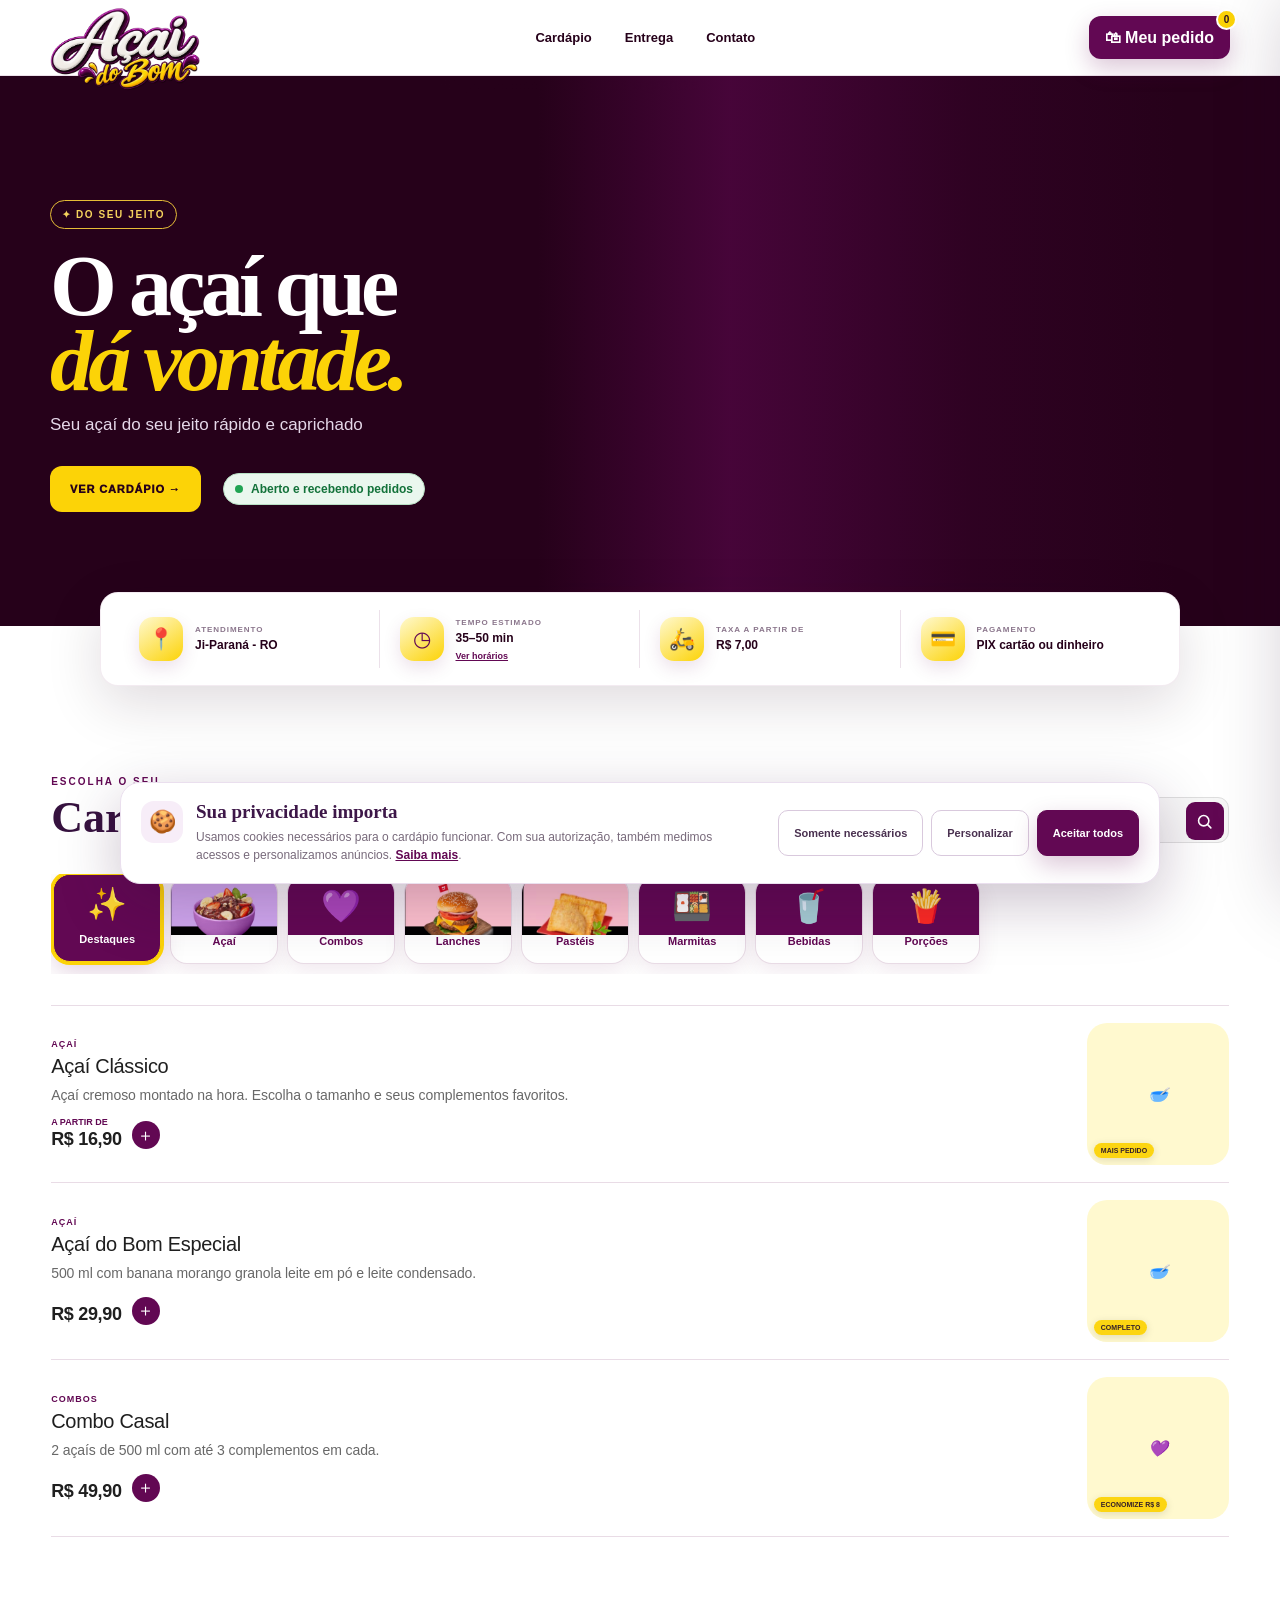
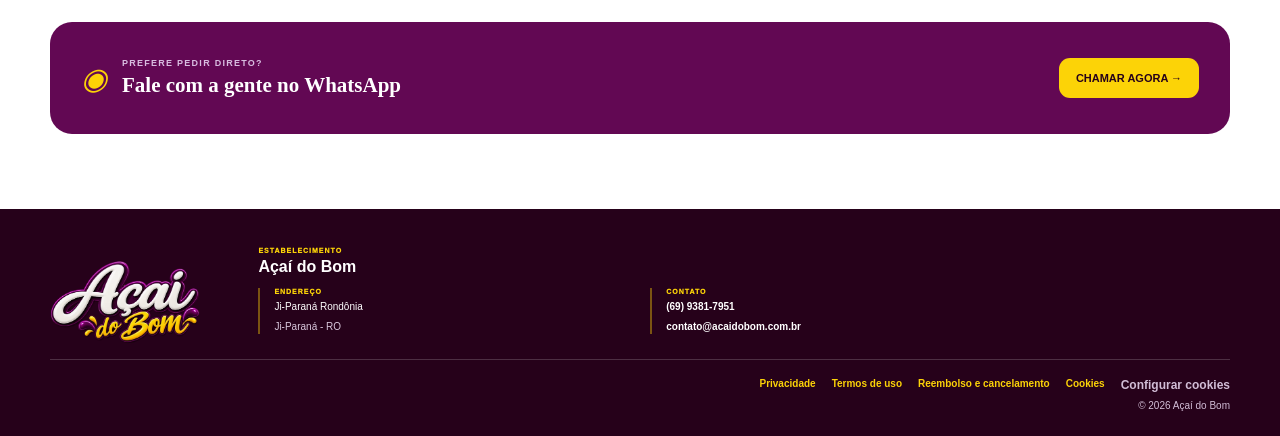
==== commit a555563e: "feat: review checkout and release paid orders" ====
--- a/index.html
+++ b/index.html
@@ -35,8 +35,8 @@
   {"@context":"https://schema.org","@type":"Restaurant","name":"Açaí do Bom","url":"https://acaidobom.com.br/","logo":"https://acaidobom.com.br/assets/images/favicon/favicon-512.png","image":"https://acaidobom.com.br/assets/images/social/cardapio-acai-do-bom.jpg","telephone":"+556993817951","servesCuisine":["Açaí","Lanches","Pastéis"],"priceRange":"R$","address":{"@type":"PostalAddress","addressLocality":"Ji-Paraná","addressRegion":"RO","addressCountry":"BR"},"areaServed":{"@type":"City","name":"Ji-Paraná"},"hasMenu":"https://acaidobom.com.br/#cardapio"}
   </script>
   <link rel="preconnect" href="https://cdn.jsdelivr.net" crossorigin>
-  <link rel="stylesheet" href="assets/css/style.css?v=20260831-modal-layer-fix">
-  <link rel="stylesheet" href="assets/css/theme-custom.css?v=20260831-product-presentation">
+  <link rel="stylesheet" href="assets/css/style.css?v=20260902-payment-review">
+  <link rel="stylesheet" href="assets/css/theme-custom.css?v=20260831-selection-cart-v7">
   <link rel="stylesheet" href="assets/css/consent.css?v=20260830-bannerfix">
 </head>
 <body>
@@ -107,8 +107,8 @@
 
   <div class="overlay" id="product-overlay" hidden>
     <section class="modal product-modal" role="dialog" aria-modal="true" aria-labelledby="product-name">
-      <button class="modal-close product-presentation-close" data-close-product aria-label="Fechar produto">⌄</button>
-      <div class="product-modal-head"><div class="product-presentation-media"><img id="product-image" alt=""><span class="product-modal-free-badge" id="product-modal-free-badge" hidden><img src="assets/images/icone-capacete-entrega-gratis.svg" alt=""> <b>Grátis</b></span></div><div class="product-presentation-copy"><h2 id="product-name"></h2><p id="product-description"></p><b id="product-base-price"></b></div></div>
+      <button class="product-presentation-close" type="button" data-close-product aria-label="Fechar seleção do produto">×</button>
+      <div class="product-modal-head"><div class="product-presentation-media"><img id="product-image" alt="" decoding="async" fetchpriority="high"><span class="product-modal-free-badge" id="product-modal-free-badge" hidden><img src="assets/images/icone-capacete-entrega-gratis.svg" alt=""> <b>Grátis</b></span></div><div class="product-presentation-copy"><h2 id="product-name"></h2><p id="product-description"></p><b id="product-base-price"></b></div></div>
       <header class="product-step-head"><div><small id="product-step-label">Etapa 1 de 1</small><b id="product-step-title">Escolha as opções</b></div></header>
       <div class="addon-list" id="addon-list" aria-live="polite"></div>
       <label class="field notes" id="product-notes" hidden><span>Alguma observação?</span><textarea id="item-notes" placeholder="Ex: separar granola sem leite condensado"></textarea></label>
@@ -127,7 +127,7 @@
   <div class="overlay" id="checkout-overlay" hidden>
     <section class="modal checkout-modal" role="dialog" aria-modal="true">
       <button class="modal-close" id="close-checkout" aria-label="Fechar">×</button>
-      <header class="checkout-head"><button id="checkout-back" aria-label="Voltar">←</button><div><h2>Finalizar pedido</h2><p id="checkout-step-label">Etapa 1 de 3</p></div><span><i id="checkout-progress"></i></span></header>
+      <header class="checkout-head"><button id="checkout-back" aria-label="Voltar">←</button><div><h2>Finalizar pedido</h2><p id="checkout-step-label">Etapa 1 de 4</p></div><span><i id="checkout-progress"></i></span></header>
       <form id="checkout-form">
         <div class="checkout-step" data-step="1">
           <div class="form-grid">
@@ -150,6 +150,10 @@
           <div class="reservation-fields" id="reservation-fields" hidden><div><small>LOJA FECHADA</small><h3>Reserve seu pedido</h3><p>Escolha quando deseja receber. A reserva só será válida após a confirmação da loja por e-mail.</p></div><label class="field"><span>Data e horário *</span><input id="reservation-at" name="reservationAt" type="datetime-local"></label></div>
           <div class="summary" id="order-summary"></div>
         </div>
+        <div class="checkout-step" data-step="4" hidden>
+          <div class="checkout-review-head"><small>CONFIRA ANTES DE PAGAR</small><h3>Está tudo certo?</h3><p>Revise seus dados, endereço, produtos e forma de pagamento.</p></div>
+          <div class="checkout-review" id="checkout-review"></div>
+        </div>
         <p class="error" id="checkout-error" hidden></p>
         <footer><button class="primary" id="checkout-next" type="button">Continuar →</button><button class="primary" id="checkout-submit" type="submit" hidden>Confirmar pedido</button></footer>
       </form>
@@ -160,10 +164,10 @@
   <button class="mobile-cart" data-open-cart hidden><span>🛍 <b data-cart-count>0</b></span><strong>Ver pedido</strong><em id="mobile-total">R$ 0,00</em></button>
   <script src="https://cdn.jsdelivr.net/npm/@supabase/supabase-js@2/dist/umd/supabase.min.js"></script>
   <script src="assets/js/supabase-config.js"></script>
-  <script src="assets/js/supabase-store.js?v=20260830-capi"></script>
-  <script src="assets/js/api.js?v=20260831-reservation-tracking"></script>
+  <script src="assets/js/supabase-store.js?v=20260902-payment-approval"></script>
+  <script src="assets/js/api.js?v=20260902-payment-approval"></script>
   <script src="assets/js/cart.js?v=20260831-free-delivery"></script>
-  <script src="assets/js/checkout.js?v=20260831-reservation"></script>
-  <script src="assets/js/app.js?v=20260831-product-presentation"></script>
+  <script src="assets/js/checkout.js?v=20260902-payment-review"></script>
+  <script src="assets/js/app.js?v=20260902-min-price"></script>
 </body>
 </html>
--- a/assets/css/style.css
+++ b/assets/css/style.css
@@ -1,18 +1,26 @@
-:root{--brand:#5b1779;--accent:#f4c430;--ink:#29172f;--paper:#fffaf2;--line:#eadfeb}*{box-sizing:border-box}html{scroll-behavior:smooth}body{margin:0;background:var(--paper);color:var(--ink);font-family:Arial,sans-serif}.no-scroll{position:fixed;inset-inline:0;width:100%;overflow:hidden;overscroll-behavior:none}button,input,textarea,select{font:inherit}button,a{transition:.2s}a{color:inherit;text-decoration:none}[hidden]{display:none!important}
+:root{--brand:#5b1779;--accent:#f4c430;--ink:#29172f;--paper:#fffaf2;--line:#eadfeb}*{box-sizing:border-box}html{scroll-behavior:smooth}body{margin:0;background:var(--paper);color:var(--ink);font-family:Arial,sans-serif}.no-scroll{overflow:hidden}button,input,textarea,select{font:inherit}button,a{transition:.2s}a{color:inherit;text-decoration:none}[hidden]{display:none!important}
 .topbar{position:sticky;top:0;z-index:30;height:76px;padding:0 max(18px,calc((100% - 1180px)/2));display:flex;align-items:center;justify-content:space-between;gap:25px;background:rgba(255,250,242,.95);border-bottom:1px solid #eadfeb;backdrop-filter:blur(15px)}.brand{display:flex;align-items:center;gap:11px}.brand-mark{display:grid;place-items:center;width:44px;height:44px;border-radius:50% 42% 50% 45%;background:var(--brand);border:3px solid var(--accent);color:white;font:900 27px Georgia}.brand>span:last-child{display:flex;flex-direction:column}.brand b{color:var(--brand);font:900 20px Georgia}.brand small{margin-top:3px;color:#9b7ca4;font-size:8px;font-weight:900;letter-spacing:.17em}.topbar nav{display:flex;gap:33px;font-size:13px;font-weight:800}.topbar nav a:hover{color:var(--brand)}.cart-toggle{position:relative;height:43px;border:0;border-radius:12px;padding:0 16px;background:var(--brand);color:white;font-weight:800;cursor:pointer}.cart-toggle>b{position:absolute;top:-7px;right:-7px;display:grid;place-items:center;width:21px;height:21px;border-radius:50%;background:var(--accent);color:#301525;font-size:10px;border:2px solid var(--paper)}
 .hero{position:relative;min-height:550px;display:grid;align-items:center;background:#48115d;overflow:hidden}.hero>img{position:absolute;inset:0 0 0 40%;width:60%;height:100%;object-fit:cover}.hero-shade{position:absolute;inset:0;background:linear-gradient(90deg,#4a105f 0%,#531269 42%,rgba(74,16,95,.7) 57%,rgba(74,16,95,.05) 90%)}.hero-copy{position:relative;z-index:2;width:min(1180px,calc(100% - 32px));margin:auto;color:white}.hero-copy>p{width:max-content;padding:8px 11px;border:1px solid #e5bd37;border-radius:999px;color:#f6d45d;font-size:10px;font-weight:900;letter-spacing:.16em}.hero-copy h1{margin:20px 0 12px;max-width:650px;font:900 clamp(54px,7vw,86px)/.88 Georgia;letter-spacing:-.055em}.hero-copy h1 em{color:var(--accent)}.hero-copy>span{display:block;max-width:480px;color:#e5d8e9;font-size:17px;line-height:1.5}.hero-copy>div{display:flex;align-items:center;gap:22px;margin-top:29px}.cta{padding:17px 20px;border-radius:12px;background:var(--accent);color:#2d1424;font-size:11px;font-weight:950;letter-spacing:.08em}.open-status{color:#d9f6df;font-size:12px;font-weight:800}.open-status.closed{color:#ffb3b8}
 .info-strip{position:relative;z-index:3;width:min(1080px,calc(100% - 32px));margin:-34px auto 0;padding:20px 24px;border-radius:18px;background:white;box-shadow:0 18px 48px #4d1e5820;display:grid;grid-template-columns:repeat(4,1fr)}.info-strip article{display:flex;align-items:center;gap:12px;padding:3px 22px;border-right:1px solid #eee5ef}.info-strip article:last-child{border:0}.info-strip i{font-style:normal;font-size:23px}.info-strip span{display:flex;flex-direction:column;gap:4px}.info-strip small{font-size:8px;color:#9b8d9e;font-weight:900;letter-spacing:.12em}.info-strip b{font-size:12px}
 .menu-section{width:min(1180px,calc(100% - 32px));margin:85px auto}.section-title{display:flex;align-items:end;justify-content:space-between;gap:25px}.section-title>div small{color:var(--brand);font-size:10px;font-weight:900;letter-spacing:.2em}.section-title h2{margin:3px 0 0;color:#36123f;font:900 44px Georgia}.search{width:min(320px,100%);height:44px;padding:0 13px;border:1px solid #e5d9e7;border-radius:12px;background:white;display:flex;align-items:center;gap:9px;color:#97889a}.search input{width:100%;border:0;outline:0;background:transparent}.categories{display:flex;gap:8px;margin:31px 0;overflow:auto;scrollbar-width:none}.categories button{min-width:max-content;height:42px;padding:0 15px;border:1px solid #e5d9e7;border-radius:11px;background:white;color:#5d505f;font-size:12px;font-weight:800;cursor:pointer}.categories button span{margin-right:7px;font-size:16px}.categories button.active,.categories button:hover{border-color:var(--brand);background:var(--brand);color:white;transform:translateY(-1px)}
 .products{display:grid;grid-template-columns:repeat(4,1fr);gap:18px}.product-card{border:1px solid #5b177910;border-radius:19px;background:white;box-shadow:0 8px 30px #4d275115;overflow:hidden}.product-card:hover{transform:translateY(-4px);box-shadow:0 18px 38px #4d275123}.product-card>button{width:100%;height:100%;padding:0;border:0;background:transparent;text-align:left;cursor:pointer;color:inherit}.product-media{position:relative;height:180px;display:grid;place-items:center;background:linear-gradient(145deg,#f5e9f7,#ead8ef);overflow:hidden}.product-media img{width:100%;height:100%;object-fit:cover}.product-media>span{font-size:64px}.product-media>b{position:absolute;top:11px;left:11px;padding:6px 9px;border-radius:999px;background:var(--accent);color:#34202a;font-size:9px;text-transform:uppercase}.product-copy{padding:17px}.product-copy>small{color:#9b7ca4;font-size:9px;font-weight:900;letter-spacing:.11em;text-transform:uppercase}.product-copy h3{margin:6px 0 7px;color:#34153d;font:800 19px Georgia}.product-copy p{min-height:50px;margin:0;color:#817384;font-size:12px;line-height:1.45;display:-webkit-box;-webkit-line-clamp:3;-webkit-box-orient:vertical;overflow:hidden}.product-copy footer{display:flex;align-items:center;justify-content:space-between;margin-top:16px}.product-copy footer>b{color:var(--brand);font-size:17px}.product-copy footer>span{display:grid;place-items:center;width:34px;height:34px;border-radius:10px;background:#f3e8f6;color:var(--brand);font-size:20px}.empty{grid-column:1/-1;padding:65px 20px;text-align:center;color:#887a8b}.empty>span{font-size:38px}.empty h3{margin:12px 0 6px;color:#3d2b41}.empty p{margin:0;font-size:13px}
 .whatsapp-callout{width:min(1180px,calc(100% - 32px));min-height:112px;margin:0 auto 75px;padding:24px 31px;border-radius:22px;background:#4b105f;color:white;display:flex;align-items:center;justify-content:space-between}.whatsapp-callout>div{display:flex;align-items:center;gap:15px}.whatsapp-callout i{font-size:30px;color:var(--accent)}.whatsapp-callout span{display:flex;flex-direction:column;gap:5px}.whatsapp-callout small{color:#d8bde0;font-size:9px;font-weight:900;letter-spacing:.14em}.whatsapp-callout b{font:800 21px Georgia}.whatsapp-callout a{padding:14px 17px;border-radius:11px;background:var(--accent);color:#311629;font-size:11px;font-weight:900}.footer{padding:45px max(24px,calc((100% - 1180px)/2));background:#2f0c39;color:#d1bdd6;display:grid;grid-template-columns:1fr 1fr 1fr;align-items:center;gap:25px;font-size:12px}.footer .brand b{color:white}.footer>div:last-child{display:flex;flex-direction:column;align-items:flex-end;gap:8px}.footer a{color:#f3d164;font-weight:800}
-.overlay{position:fixed;inset:0;z-index:130;padding:16px;background:#1d0924aa;display:grid;place-items:center;overflow-y:auto;overscroll-behavior:contain}.modal{position:relative;width:min(680px,100%);max-height:94vh;border-radius:21px;background:white;box-shadow:0 30px 80px #12041766;overflow:hidden}.modal-close{position:absolute;z-index:4;right:14px;top:14px;width:34px;height:34px;border:0;border-radius:50%;background:#ffffffdd;font-size:24px;cursor:pointer}.product-modal-head{padding:18px;display:grid;grid-template-columns:180px 1fr;gap:18px;background:#fbf7fb;border-bottom:1px solid var(--line)}.product-modal-head img{width:180px;height:125px;object-fit:cover;border-radius:14px}.product-modal-head h2{margin:9px 0 6px;color:#371440;font:800 25px Georgia}.product-modal-head p{margin:0 0 10px;color:#817383;font-size:12px;line-height:1.45}.product-modal-head b{color:var(--brand);font-size:13px}.addon-list{max-height:calc(94vh - 290px);padding:12px 20px 0;overflow-y:auto}.addon-list fieldset{margin:0 0 17px;padding:0;border:0}.addon-list legend{width:100%;padding:9px 0;display:flex;align-items:center;justify-content:space-between}.addon-list legend span{display:flex;flex-direction:column;gap:3px}.addon-list legend small{color:#8a7d8d;font-size:10px}.addon-list legend em{padding:4px 7px;border-radius:5px;background:#f2e4f5;color:var(--brand);font-size:8px;font-style:normal;font-weight:900}.addon-list label{min-height:45px;margin-bottom:7px;padding:9px 11px;border:1px solid #eee5ef;border-radius:10px;display:grid;grid-template-columns:auto 1fr auto;align-items:center;gap:10px;font-size:13px;cursor:pointer}.addon-list label.selected{border-color:var(--brand);background:#fbf5fc}.addon-list input{accent-color:var(--brand)}.addon-list label>b{color:var(--brand);font-size:11px}.field{display:grid;gap:7px}.field>span{font-size:11px;font-weight:800;color:#59485d}.field input,.field textarea{width:100%;padding:11px 12px;border:1px solid #e5dbe7;border-radius:9px;outline:0}.field textarea{min-height:75px;resize:vertical}.notes{padding:0 20px 12px}.error{margin:7px 20px;padding:9px 11px;border-radius:8px;background:#fff0f1;color:#b32636;font-size:12px;font-weight:700}.modal-footer{padding:13px 20px;border-top:1px solid var(--line);display:grid;grid-template-columns:auto 1fr;gap:12px}.primary{height:46px;border:0;border-radius:11px;background:var(--brand);color:white;font-weight:900;cursor:pointer}.quantity{height:44px;padding:0 7px;border:1px solid #e4d8e6;border-radius:11px;display:flex;align-items:center;gap:14px}.quantity button{width:28px;height:28px;border:0;border-radius:8px;background:#f2e8f4;color:var(--brand);font-size:19px;cursor:pointer}.quantity.small{width:max-content;height:34px;margin-top:10px;gap:8px}.quantity.small button{width:23px;height:23px}
+.overlay{position:fixed;inset:0;z-index:60;padding:16px;background:#1d0924aa;display:grid;place-items:center}.modal{position:relative;width:min(680px,100%);max-height:94vh;border-radius:21px;background:white;box-shadow:0 30px 80px #12041766;overflow:hidden}.modal-close{position:absolute;z-index:4;right:14px;top:14px;width:34px;height:34px;border:0;border-radius:50%;background:#ffffffdd;font-size:24px;cursor:pointer}.product-modal-head{padding:18px;display:grid;grid-template-columns:180px 1fr;gap:18px;background:#fbf7fb;border-bottom:1px solid var(--line)}.product-modal-head img{width:180px;height:125px;object-fit:cover;border-radius:14px}.product-modal-head h2{margin:9px 0 6px;color:#371440;font:800 25px Georgia}.product-modal-head p{margin:0 0 10px;color:#817383;font-size:12px;line-height:1.45}.product-modal-head b{color:var(--brand);font-size:13px}.addon-list{max-height:calc(94vh - 290px);padding:12px 20px 0;overflow-y:auto}.addon-list fieldset{margin:0 0 17px;padding:0;border:0}.addon-list legend{width:100%;padding:9px 0;display:flex;align-items:center;justify-content:space-between}.addon-list legend span{display:flex;flex-direction:column;gap:3px}.addon-list legend small{color:#8a7d8d;font-size:10px}.addon-list legend em{padding:4px 7px;border-radius:5px;background:#f2e4f5;color:var(--brand);font-size:8px;font-style:normal;font-weight:900}.addon-list label{min-height:45px;margin-bottom:7px;padding:9px 11px;border:1px solid #eee5ef;border-radius:10px;display:grid;grid-template-columns:auto 1fr auto;align-items:center;gap:10px;font-size:13px;cursor:pointer}.addon-list label.selected{border-color:var(--brand);background:#fbf5fc}.addon-list input{accent-color:var(--brand)}.addon-list label>b{color:var(--brand);font-size:11px}.field{display:grid;gap:7px}.field>span{font-size:11px;font-weight:800;color:#59485d}.field input,.field textarea{width:100%;padding:11px 12px;border:1px solid #e5dbe7;border-radius:9px;outline:0}.field textarea{min-height:75px;resize:vertical}.notes{padding:0 20px 12px}.error{margin:7px 20px;padding:9px 11px;border-radius:8px;background:#fff0f1;color:#b32636;font-size:12px;font-weight:700}.modal-footer{padding:13px 20px;border-top:1px solid var(--line);display:grid;grid-template-columns:auto 1fr;gap:12px}.primary{height:46px;border:0;border-radius:11px;background:var(--brand);color:white;font-weight:900;cursor:pointer}.quantity{height:44px;padding:0 7px;border:1px solid #e4d8e6;border-radius:11px;display:flex;align-items:center;gap:14px}.quantity button{width:28px;height:28px;border:0;border-radius:8px;background:#f2e8f4;color:var(--brand);font-size:19px;cursor:pointer}.quantity.small{width:max-content;height:34px;margin-top:10px;gap:8px}.quantity.small button{width:23px;height:23px}
 .backdrop{position:fixed;inset:0;z-index:39;background:#1c092377}.cart{position:fixed;z-index:40;inset:0 0 0 auto;width:min(440px,100%);background:white;box-shadow:-20px 0 70px #230b2a33;display:flex;flex-direction:column;transform:translateX(105%);transition:.28s}.cart.open{transform:none}.cart>header{padding:23px;border-bottom:1px solid var(--line);display:flex;justify-content:space-between}.cart h2{margin:0 0 5px;font:800 23px Georgia}.cart>header p{margin:0;color:#897c8c;font-size:11px}.cart>header button{border:0;background:transparent;font-size:26px}.cart-items{flex:1;padding:3px 21px;overflow-y:auto}.cart-items article{padding:17px 0;border-bottom:1px solid var(--line)}.cart-items article>header{display:flex;justify-content:space-between}.cart-items article>header>div{display:flex;flex-direction:column;gap:4px}.cart-items article strong{color:var(--brand);font-size:13px}.cart-items article>header button{border:0;background:transparent}.cart-items article p{margin:5px 0 0 20px;color:#827585;font-size:11px}.cart>footer{padding:19px 21px 23px;background:#fbf7fb;border-top:1px solid var(--line)}.cart>footer>div{display:flex;justify-content:space-between;font-size:17px}.cart>footer>small{display:block;margin:8px 0 13px;color:#8d7f90}.cart>footer .primary{width:100%}
 .checkout-modal{width:min(720px,100%)}.checkout-head{padding:19px 22px 12px;border-bottom:1px solid var(--line);display:grid;grid-template-columns:auto 1fr;align-items:center;gap:11px}.checkout-head>button{width:35px;height:35px;border:1px solid var(--line);border-radius:9px;background:white}.checkout-head h2{margin:0;font:800 23px Georgia}.checkout-head p{margin:4px 0 0;color:#8b7d8e;font-size:10px}.checkout-head>span{grid-column:1/-1;height:5px;border-radius:99px;background:#eee5ef;overflow:hidden}.checkout-head>span i{display:block;height:100%;background:var(--brand);transition:.2s}.checkout-modal form>.checkout-step{max-height:calc(94vh - 180px);padding:21px 23px 12px;overflow:auto}.form-grid{display:grid;grid-template-columns:1fr 1fr;gap:14px}.form-grid .full{grid-column:1/-1}.fulfillment{display:grid;grid-template-columns:1fr 1fr;gap:11px;margin-bottom:18px}.fulfillment label{position:relative}.fulfillment input{position:absolute;opacity:0}.fulfillment span{padding:14px;border:1px solid var(--line);border-radius:12px;display:flex;flex-direction:column;gap:4px}.fulfillment input:checked+span{border-color:var(--brand);background:#fbf5fc}.fulfillment small{color:#8a7d8d;font-size:10px}.checkout-step h3{margin:0 0 14px;font:800 17px Georgia}.payments{display:grid;grid-template-columns:1fr 1fr;gap:9px;margin-bottom:15px}.payments label{padding:11px;border:1px solid var(--line);border-radius:11px;display:flex;align-items:center;gap:9px}.payments input{accent-color:var(--brand)}.payments span{display:flex;flex-direction:column;gap:3px}.payments small{color:#897c8c;font-size:9px}.summary{margin-top:15px;padding:15px;border-radius:12px;background:#f8f2f9;display:grid;gap:8px}.summary>div{display:flex;justify-content:space-between;font-size:12px}.summary hr{width:100%;border:0;border-top:1px solid #e1d4e3}.summary .total{font-size:17px}.summary .total b{color:var(--brand)}.checkout-modal form>footer{padding:12px 23px 19px;border-top:1px solid var(--line)}.checkout-modal form>footer .primary{width:100%}.success{padding:32px 28px 27px;text-align:center}.success-icon{display:grid;place-items:center;width:58px;height:58px;margin:auto;border-radius:50%;background:#e6f8ea;color:#229748;font-size:28px}.success>small{display:block;margin-top:17px;color:var(--brand);font-weight:900;letter-spacing:.15em}.success h2{margin:7px 0;font:800 29px Georgia}.success p{color:#827585}.order-number{padding:12px;border-radius:12px;background:#f7f0f8;display:flex;flex-direction:column;gap:4px}.order-number b{color:var(--brand);font-size:20px}.pix{margin-top:10px;padding:12px;border:1px dashed #cbb5d1;border-radius:11px;display:flex;justify-content:space-between;text-align:left}.pix span{display:flex;flex-direction:column}.success-links{margin-top:12px;display:grid;grid-template-columns:1fr 1fr;gap:8px}.success-links a{padding:13px;border-radius:9px;background:var(--brand);color:white;font-weight:800;font-size:12px}.success-links .wa{background:#1da85b}.link-button{margin-top:15px;border:0;background:transparent;color:var(--brand);font-weight:800}
 .mobile-cart{display:none}
 @media(max-width:950px){.products{grid-template-columns:repeat(3,1fr)}.info-strip{grid-template-columns:1fr 1fr;gap:16px}.info-strip article{border:0}.footer{grid-template-columns:1fr 1fr}.footer>div:last-child{grid-column:1/-1;flex-direction:row;justify-content:space-between}}
-@media(max-width:700px){.overlay{padding:0;place-items:stretch;overflow-y:auto}.overlay>.modal{width:100%;height:100dvh;max-height:100dvh;border-radius:0;display:flex;flex-direction:column}.overlay>.modal>.product-modal-head,.overlay>.modal>.notes,.overlay>.modal>.error,.overlay>.modal>.modal-footer{flex:0 0 auto}.overlay>.modal>.addon-list{flex:1;min-height:0;max-height:none;overscroll-behavior:contain}.checkout-modal{width:100%;height:100dvh;max-height:100dvh;border-radius:0;display:flex;flex-direction:column}.checkout-modal form{min-height:0;flex:1;display:flex;flex-direction:column}.checkout-modal form>.checkout-step{min-height:0;max-height:none;flex:1;padding:18px 18px 14px;overscroll-behavior:contain}.checkout-modal form>footer{position:sticky;z-index:5;bottom:0;flex:0 0 auto;padding:10px 18px calc(10px + env(safe-area-inset-bottom));background:#fff;box-shadow:0 -8px 24px rgba(55,20,64,.10)}.checkout-modal form>footer .primary{min-height:52px;height:auto;padding:13px 16px;font-size:15px}.checkout-head{flex:0 0 auto;padding-right:56px}.success{max-height:100dvh;overflow-y:auto;padding:28px 20px calc(24px + env(safe-area-inset-bottom))}}@media(max-width:700px){.topbar{height:67px}.topbar nav{display:none}.brand b{font-size:18px}.cart-toggle{width:42px;padding:0}.cart-toggle>span{display:none}.hero{min-height:625px;align-items:end}.hero>img{inset:0 0 auto;width:100%;height:57%;object-position:center}.hero-shade{background:linear-gradient(0deg,#4a105f 0%,#4a105f 47%,#4a105f55 74%,transparent)}.hero-copy{padding-bottom:52px}.hero-copy h1{font-size:54px}.hero-copy>span{font-size:14px}.hero-copy>div{flex-wrap:wrap}.info-strip{margin-top:-19px;padding:17px;gap:16px 5px}.info-strip article{padding:0 5px}.info-strip b{font-size:10px}.menu-section{margin:58px auto}.section-title{display:grid}.section-title h2{font-size:38px}.search{width:100%}.categories{margin:22px -16px 24px;padding:0 16px}.products{grid-template-columns:1fr 1fr;gap:10px}.product-media{height:133px}.product-copy{padding:13px}.product-copy h3{font-size:16px}.product-copy p{min-height:48px;font-size:10px}.whatsapp-callout{flex-direction:column;align-items:stretch;gap:17px;padding:23px}.whatsapp-callout a{text-align:center}.footer{grid-template-columns:1fr;text-align:center;justify-items:center;padding-bottom:105px}.footer>div:last-child{grid-column:auto;flex-direction:column;align-items:center}.product-modal-head{grid-template-columns:100px 1fr}.product-modal-head img{width:100px;height:100px}.product-modal-head h2{font-size:20px}.addon-list{max-height:calc(94vh - 255px)}.modal-footer{grid-template-columns:116px 1fr;padding:11px 13px}.form-grid{grid-template-columns:1fr}.form-grid .full{grid-column:auto}.fulfillment,.payments{grid-template-columns:1fr}.success-links{grid-template-columns:1fr}.mobile-cart{position:fixed;z-index:29;left:12px;right:12px;bottom:12px;height:57px;padding:0 15px;border:0;border-radius:14px;background:var(--brand);color:white;box-shadow:0 12px 34px #30093f55;display:grid;grid-template-columns:45px 1fr auto;align-items:center;text-align:left}.mobile-cart>span{position:relative}.mobile-cart>span b{position:absolute;top:-12px;right:2px;display:grid;place-items:center;width:19px;height:19px;border-radius:50%;background:var(--accent);color:#32152a;font-size:10px}.mobile-cart em{color:#f5d75e;font-style:normal;font-weight:900}}
+@media(max-width:700px){.overlay{padding:0;place-items:stretch}.checkout-modal{width:100%;height:100dvh;max-height:100dvh;border-radius:0;display:flex;flex-direction:column}.checkout-modal form{min-height:0;flex:1;display:flex;flex-direction:column}.checkout-modal form>.checkout-step{min-height:0;max-height:none;flex:1;padding:18px 18px 14px;overscroll-behavior:contain}.checkout-modal form>footer{position:sticky;z-index:5;bottom:0;flex:0 0 auto;padding:10px 18px calc(10px + env(safe-area-inset-bottom));background:#fff;box-shadow:0 -8px 24px rgba(55,20,64,.10)}.checkout-modal form>footer .primary{min-height:52px;height:auto;padding:13px 16px;font-size:15px}.checkout-head{flex:0 0 auto;padding-right:56px}.success{max-height:100dvh;overflow-y:auto;padding:28px 20px calc(24px + env(safe-area-inset-bottom))}}@media(max-width:700px){.topbar{height:67px}.topbar nav{display:none}.brand b{font-size:18px}.cart-toggle{width:42px;padding:0}.cart-toggle>span{display:none}.hero{min-height:625px;align-items:end}.hero>img{inset:0 0 auto;width:100%;height:57%;object-position:center}.hero-shade{background:linear-gradient(0deg,#4a105f 0%,#4a105f 47%,#4a105f55 74%,transparent)}.hero-copy{padding-bottom:52px}.hero-copy h1{font-size:54px}.hero-copy>span{font-size:14px}.hero-copy>div{flex-wrap:wrap}.info-strip{margin-top:-19px;padding:17px;gap:16px 5px}.info-strip article{padding:0 5px}.info-strip b{font-size:10px}.menu-section{margin:58px auto}.section-title{display:grid}.section-title h2{font-size:38px}.search{width:100%}.categories{margin:22px -16px 24px;padding:0 16px}.products{grid-template-columns:1fr 1fr;gap:10px}.product-media{height:133px}.product-copy{padding:13px}.product-copy h3{font-size:16px}.product-copy p{min-height:48px;font-size:10px}.whatsapp-callout{flex-direction:column;align-items:stretch;gap:17px;padding:23px}.whatsapp-callout a{text-align:center}.footer{grid-template-columns:1fr;text-align:center;justify-items:center;padding-bottom:105px}.footer>div:last-child{grid-column:auto;flex-direction:column;align-items:center}.product-modal-head{grid-template-columns:100px 1fr}.product-modal-head img{width:100px;height:100px}.product-modal-head h2{font-size:20px}.addon-list{max-height:calc(94vh - 255px)}.modal-footer{grid-template-columns:116px 1fr;padding:11px 13px}.form-grid{grid-template-columns:1fr}.form-grid .full{grid-column:auto}.fulfillment,.payments{grid-template-columns:1fr}.success-links{grid-template-columns:1fr}.mobile-cart{position:fixed;z-index:29;left:12px;right:12px;bottom:12px;height:57px;padding:0 15px;border:0;border-radius:14px;background:var(--brand);color:white;box-shadow:0 12px 34px #30093f55;display:grid;grid-template-columns:45px 1fr auto;align-items:center;text-align:left}.mobile-cart>span{position:relative}.mobile-cart>span b{position:absolute;top:-12px;right:2px;display:grid;place-items:center;width:19px;height:19px;border-radius:50%;background:var(--accent);color:#32152a;font-size:10px}.mobile-cart em{color:#f5d75e;font-style:normal;font-weight:900}}
 @media(max-width:420px){.products{grid-template-columns:1fr}.product-media{height:190px}.product-copy p{min-height:auto}}
 @media(prefers-reduced-motion:reduce){*{animation-duration:.01ms!important;transition-duration:.01ms!important}}
 .email-confirmation{margin-top:10px;padding:12px 14px;border:1px solid #b9dfc4;border-radius:11px;background:#eefaf1;color:#176b32;font-size:12px;line-height:1.5;text-align:left}.email-confirmation.pending{border-color:#ead778;background:#fff9cf;color:#620853}
+.mercadopago-pix{margin-top:14px;padding:18px;border:1px solid #d9dce5;border-radius:16px;background:#f8f9fc;text-align:center}.mercadopago-pix .mp-badge{display:inline-block;padding:5px 9px;border-radius:99px;background:#009ee3;color:#fff;font-size:9px;font-weight:900;letter-spacing:.08em}.mercadopago-pix h3{margin:10px 0 4px;font:800 19px Georgia}.mercadopago-pix p{margin:0 auto 10px;font-size:11px}.mercadopago-pix>img{display:block;width:min(220px,75vw);height:auto;margin:10px auto;border:10px solid #fff;border-radius:13px;box-shadow:0 5px 20px #18213a18}.mercadopago-pix>label{display:block;margin:9px 0 5px;text-align:left;font-size:10px;font-weight:900}.pix-copy{display:grid;grid-template-columns:minmax(0,1fr) auto;gap:7px}.pix-copy input{min-width:0;padding:11px;border:1px solid #d3d6df;border-radius:9px;background:#fff;font-size:10px}.pix-copy button,.mercadopago-pix>a{padding:11px 13px;border:0;border-radius:9px;background:#009ee3;color:#fff;font-weight:900}.mercadopago-pix>a{display:block;margin-top:8px}.mercadopago-pix>small{display:block;margin-top:10px;color:#536073;line-height:1.45}
+.payment-error{margin-top:12px;padding:13px;border:1px solid #efb4b8;border-radius:11px;background:#fff1f2;color:#941d2a;text-align:left;display:grid;gap:4px}.payment-error span,.payment-error small{line-height:1.4}
+.payment-approved{margin-top:10px;padding:12px;border:1px solid #9bd7aa;border-radius:11px;background:#ecf9ef;color:#176b32;font-weight:900}
 
 .delivery-quote{margin:0;padding:10px 12px;border-radius:10px;background:#f4f0f5;color:#620853;font-size:13px;font-weight:750;line-height:1.45}.delivery-quote.blocked{background:#fff0f1;color:#a2182a}.delivery-quote.matched{background:#eef9f0;color:#216332}
+
+/* Pagamento e revisão final */
+.payments{grid-template-columns:1fr!important;gap:12px!important}.payment-option{position:relative;min-height:86px;padding:12px 14px!important;border:2px solid #e6dce8!important;border-radius:16px!important;background:#fff;cursor:pointer;transition:.18s}.payment-option:hover{border-color:#bfa7c4!important;box-shadow:0 8px 24px #3b0a4610}.payment-option>input{position:absolute;opacity:0;pointer-events:none}.payment-option:has(input:checked){border-color:var(--brand)!important;background:#fffafd;box-shadow:0 0 0 3px #62085314}.payment-option>i{flex:0 0 auto;width:22px;height:22px;margin-left:auto;border:2px solid #b7a9ba;border-radius:50%;display:grid;place-items:center}.payment-option>i:after{content:"";width:10px;height:10px;border-radius:50%;background:transparent}.payment-option:has(input:checked)>i{border-color:var(--brand)}.payment-option:has(input:checked)>i:after{background:var(--brand)}.payment-brand{flex:0 0 92px;height:58px;border-radius:11px;background:#f7f8fa;display:flex;align-items:center;justify-content:center;overflow:hidden}.payment-brand img{display:block;max-width:82px;max-height:48px;object-fit:contain}.payment-brand.pix-brand{gap:7px;background:#eafffc;color:#087f75}.payment-brand.pix-brand img{width:34px;height:34px}.payment-brand.pix-brand em{font-style:normal;font-size:18px;font-weight:950}.payment-brand.mp-brand{background:#eef8ff}.payment-brand.mp-brand img{width:88px;max-height:55px}.payment-brand.payment-emoji{font-size:30px}.payment-copy{min-width:0;gap:5px!important}.payment-copy b{color:#32152f;font-size:14px}.payment-copy small{font-size:10px!important;line-height:1.4}.checkout-review-head{padding:2px 2px 13px}.checkout-review-head small{color:var(--brand);font-size:9px;font-weight:950;letter-spacing:.13em}.checkout-review-head h3{margin:5px 0 3px!important;font-size:24px!important}.checkout-review-head p{margin:0;color:#7e7181;font-size:11px}.checkout-review{display:grid;gap:11px}.checkout-review>section{padding:14px;border:1px solid #e4d9e6;border-radius:14px;background:#fff}.checkout-review section>header{display:flex;align-items:center;justify-content:space-between;gap:12px;margin-bottom:8px}.checkout-review section>header>b{font-size:12px;color:#3b1737}.checkout-review section>header button{padding:6px 9px;border:0;border-radius:8px;background:#f2eaf4;color:var(--brand);font-size:10px;font-weight:900;cursor:pointer}.checkout-review section>p{margin:0;color:#645768;font-size:11px;line-height:1.55}.checkout-review section>p strong{color:#32152f}.review-item{display:flex;justify-content:space-between;gap:12px;padding:9px 0;border-bottom:1px solid #eee6ef}.review-item>span{display:grid;gap:3px}.review-item small{color:#857788;font-size:9px}.review-item strong{white-space:nowrap;font-size:11px}.review-total{display:flex;justify-content:space-between;padding-top:8px;color:#6f6172;font-size:11px}.review-total.grand{margin-top:5px;padding-top:11px;border-top:1px solid #dfd3e2;color:#32152f;font-size:16px}.review-total.grand b{color:var(--brand)}.review-payment{border-color:#aadad5!important;background:#f1fffd!important}.review-payment>small{display:block;margin-top:7px;color:#18746c;font-size:9px;line-height:1.45}.payment-waiting-icon{display:block;width:54px;height:54px;margin:auto;border:6px solid #eee5ef;border-top-color:var(--brand);border-radius:50%;animation:payment-spin .9s linear infinite}.payment-waiting-note{margin-top:14px;padding:12px;border-radius:11px;background:#fff7cf;color:#765900;font-size:11px;font-weight:900}.success-links.single{grid-template-columns:1fr}@keyframes payment-spin{to{transform:rotate(360deg)}}
+@media(max-width:700px){.payment-option{min-height:78px;padding:10px!important}.payment-brand{flex-basis:78px;height:54px}.payment-brand img{max-width:70px}.payment-copy b{font-size:13px}.checkout-review>section{padding:12px}.checkout-review-head h3{font-size:21px!important}}
+.payment-rejected-icon{display:grid;width:54px;height:54px;margin:auto;place-items:center;border-radius:50%;background:#fff0f1;color:#a2182a;font-size:30px;font-weight:950}.payment-retry{width:100%;margin-top:16px}
--- a/assets/css/theme-custom.css
+++ b/assets/css/theme-custom.css
@@ -157,8 +157,12 @@
 .cart-product-image img{width:100%;height:100%;object-fit:cover}.cart-product-image em{font-style:normal;font-size:30px}
 .cart-product-info{min-width:0}.cart-product-info>header{gap:8px}.cart-product-info>header>div{min-width:0}
 .cart-product-info>header b{display:block;overflow-wrap:anywhere;color:#1f1f1f;font-size:15px;line-height:1.3}.cart-product-info>header strong{display:block;margin-top:5px;color:#1f1f1f;font-size:16px}
-.cart-product-info>header button{width:34px;height:34px;border-radius:50%!important;background:#f3f3f3!important;font-size:0}.cart-product-info>header button::before{content:"×";font-size:20px;color:#777}
 .cart-product-info>p{margin-left:0!important;color:#707070!important;overflow-wrap:anywhere;font-size:12px!important;line-height:1.42}
+.cart-item-actions{display:flex;align-items:center;gap:9px;margin-top:10px}
+.cart-item-actions .quantity.small{margin-top:0}
+.cart-remove{flex:0 0 auto;width:32px;height:32px;padding:0;border:0;border-radius:9px;display:grid;place-items:center;background:#fff0f0;color:#d92d20;cursor:pointer}
+.cart-remove svg{width:17px;height:17px;fill:none;stroke:currentColor;stroke-width:1.9;stroke-linecap:round;stroke-linejoin:round}
+.cart-remove:hover,.cart-remove:focus-visible{background:#ffe1e1;color:#b42318;outline:2px solid rgba(217,45,32,.18);outline-offset:2px}
 .cart-suggestions{padding:20px 0 6px;border-top:1px solid var(--line)}
 .cart-suggestions>header small{color:var(--brand);font-size:8px;font-weight:900;letter-spacing:.13em}.cart-suggestions>header h3{margin:4px 0 13px;font:800 21px Arial,sans-serif}
 .suggestion-track{display:grid;grid-auto-flow:column;grid-auto-columns:132px;gap:10px;overflow-x:auto;overscroll-behavior-x:contain;scroll-snap-type:x proximity;padding:1px 1px 11px;scrollbar-width:thin}
@@ -498,9 +502,9 @@
 .product-modal .addon-option-copy{grid-area:copy;min-width:0;align-self:center}
 .product-modal .addon-option-copy b{color:#202020;font:500 17px/1.3 Arial,Helvetica,sans-serif}
 .product-modal .addon-option-copy small{display:block;margin-top:5px;color:#777;font:400 12px Arial,Helvetica,sans-serif}
-.product-modal .addon-option>i{grid-area:action;align-self:center;width:36px;height:36px;display:grid;place-items:center;border:0;border-radius:50%;color:var(--brand);font:500 28px/1 Arial;background:transparent}
-.product-modal .addon-option.selected>i{font-size:0;background:#eaf8ef;color:#168342}
-.product-modal .addon-option.selected>i::after{content:"✓";font:800 18px/1 Arial}
+.product-modal .addon-option>i{grid-area:action;align-self:center;width:36px;height:36px;display:grid;place-items:center;border:2px solid #d7d0d8;border-radius:50%;color:transparent;font-size:0;background:#fff;box-shadow:none}
+.product-modal .addon-option.selected>i{border-color:#168342;background:#fff;color:transparent;box-shadow:none}
+.product-modal .addon-option.selected>i::after{content:"";width:16px;height:16px;border-radius:50%;display:block;background:#168342}
 .product-review{padding:22px 27px}
 .product-review h3{font:600 21px Arial,Helvetica,sans-serif}
 .product-presentation-footer{position:sticky;z-index:6;bottom:0;flex:0 0 auto;padding:14px 18px calc(14px + env(safe-area-inset-bottom));display:grid;grid-template-columns:minmax(0,1fr) minmax(190px,260px);align-items:center;gap:16px;background:#fff;border-top:1px solid #e8e8e8;box-shadow:0 -8px 24px rgba(0,0,0,.07)}
@@ -540,3 +544,119 @@
   .product-modal .addon-list legend,.product-modal .addon-options{padding-left:16px;padding-right:16px}
   .product-presentation-footer{grid-template-columns:1fr}
 }
+
+/* Seleção do produto em página única, contínua e rolável. */
+#product-overlay{
+  z-index:130;
+  padding:0;
+  display:block;
+  overflow-x:hidden;
+  overflow-y:auto;
+  overscroll-behavior-y:contain;
+  -webkit-overflow-scrolling:touch;
+  background:rgba(19,7,22,.78)
+}
+#product-overlay>.product-modal{
+  position:relative;
+  width:min(860px,100%);
+  height:auto;
+  min-height:100vh;
+  min-height:100dvh;
+  max-height:none;
+  margin:0 auto;
+  display:block;
+  overflow:visible;
+  border-radius:0;
+  background:#fff;
+  box-shadow:0 0 70px rgba(18,4,23,.38)
+}
+#product-overlay .product-presentation-close{
+  position:fixed;
+  z-index:20;
+  top:18px;
+  right:max(18px,calc((100vw - 860px)/2 + 18px));
+  left:auto;
+  width:46px;
+  height:46px;
+  padding:0;
+  border:1px solid rgba(0,0,0,.1);
+  border-radius:50%;
+  display:grid;
+  place-items:center;
+  background:rgba(255,255,255,.96);
+  color:#202020;
+  font:400 31px/1 Arial,Helvetica,sans-serif;
+  cursor:pointer;
+  box-shadow:0 7px 22px rgba(0,0,0,.24)
+}
+#product-overlay .product-presentation-close:hover,
+#product-overlay .product-presentation-close:focus-visible{background:#fff;color:var(--brand);transform:scale(1.04);outline:3px solid rgba(252,211,7,.8);outline-offset:2px}
+#product-overlay .product-modal-head{display:block;padding:0;background:#fff;border:0}
+#product-overlay .product-presentation-media{height:auto;min-height:0;overflow:hidden;background:transparent;border:0}
+#product-overlay .product-presentation-media>img{width:100%;height:auto;max-height:none;display:block;object-fit:contain;object-position:center;border:0;border-radius:0;background:transparent}
+#product-overlay .product-presentation-copy{padding:30px 32px 26px}
+#product-overlay .product-presentation-copy h2{font-size:clamp(28px,4vw,40px)}
+#product-overlay .product-step-head{display:none}
+#product-overlay .addon-list{
+  min-height:0;
+  max-height:none;
+  padding:0;
+  display:block;
+  overflow:visible;
+  scrollbar-gutter:auto;
+  background:#fff
+}
+#product-overlay .addon-list fieldset{margin:0;padding:0;border:0;scroll-margin-top:76px}
+#product-overlay .addon-list fieldset.invalid{outline:0;background:#fff}
+#product-overlay .addon-list fieldset.invalid legend{background:#f4f4f4;border-color:#ededed #ededed #e7e7e7}
+#product-overlay .product-modal .addon-list .addon-option.no-media{min-height:74px;grid-template-columns:minmax(0,1fr) 34px;grid-template-areas:"copy action";gap:14px}
+#product-overlay .product-modal .addon-list .addon-option,
+#product-overlay .product-modal .addon-list .addon-option.selected,
+#product-overlay .product-modal .addon-list .addon-option:focus-within{background:#fff;border-color:#ededed;outline:0;box-shadow:none}
+#product-overlay .product-modal .addon-option>i{width:36px;height:36px;border:2px solid #d7d0d8;border-radius:50%;display:grid;place-items:center;background:#fff;color:transparent;font-size:0;box-shadow:none}
+#product-overlay .product-modal .addon-option.selected>i{border-color:#168342;background:#fff;color:transparent;box-shadow:none}
+#product-overlay .product-modal .addon-option.selected>i::after{content:"";width:16px;height:16px;border-radius:50%;display:block;background:#168342}
+#product-overlay .notes{margin:0;padding:24px 32px 18px;background:#fff}
+#product-overlay .notes textarea{min-height:92px}
+#product-overlay .error{margin:0 32px 22px}
+#product-overlay .product-presentation-footer{
+  position:relative;
+  z-index:auto;
+  bottom:auto;
+  margin:0;
+  padding:18px 32px calc(22px + env(safe-area-inset-bottom));
+  display:grid;
+  grid-template-columns:minmax(0,1fr) minmax(300px,360px);
+  align-items:center;
+  gap:18px;
+  border-top:1px solid #e8e8e8;
+  background:#fff;
+  box-shadow:none
+}
+#product-overlay .product-presentation-footer .product-actions{display:grid;grid-template-columns:auto minmax(190px,1fr);gap:12px}
+#product-overlay .product-presentation-footer #add-to-cart{min-width:0;width:100%;height:54px}
+
+@media(max-width:700px){
+  #product-overlay>.product-modal{width:100%;height:auto;min-height:100dvh;max-height:none;border-radius:0}
+  #product-overlay .product-presentation-close{top:14px;right:14px;width:44px;height:44px;font-size:29px}
+  #product-overlay .product-presentation-media{height:auto;min-height:0}
+  #product-overlay .product-presentation-copy{padding:24px 20px 21px}
+  #product-overlay .product-modal .addon-list legend{padding:18px 20px}
+  #product-overlay .product-modal .addon-options{padding:0 20px}
+  #product-overlay .notes{padding:22px 20px 16px}
+  #product-overlay .error{margin:0 20px 18px}
+  #product-overlay .product-presentation-footer{padding:16px 20px calc(20px + env(safe-area-inset-bottom));grid-template-columns:1fr;gap:13px}
+  #product-overlay .product-presentation-footer .product-actions{grid-template-columns:auto minmax(0,1fr)}
+  #product-overlay .product-action-summary>b{font-size:19px}
+}
+
+@media(max-width:390px){
+  #product-overlay .product-presentation-media{height:auto;min-height:0}
+  #product-overlay .product-presentation-copy,
+  #product-overlay .notes{padding-left:16px;padding-right:16px}
+  #product-overlay .product-modal .addon-list legend,
+  #product-overlay .product-modal .addon-options{padding-left:16px;padding-right:16px}
+  #product-overlay .product-presentation-footer{padding-left:16px;padding-right:16px}
+  #product-overlay .product-presentation-footer .product-actions{grid-template-columns:106px minmax(0,1fr)}
+  #product-overlay .product-presentation-footer #add-to-cart{font-size:14px}
+}
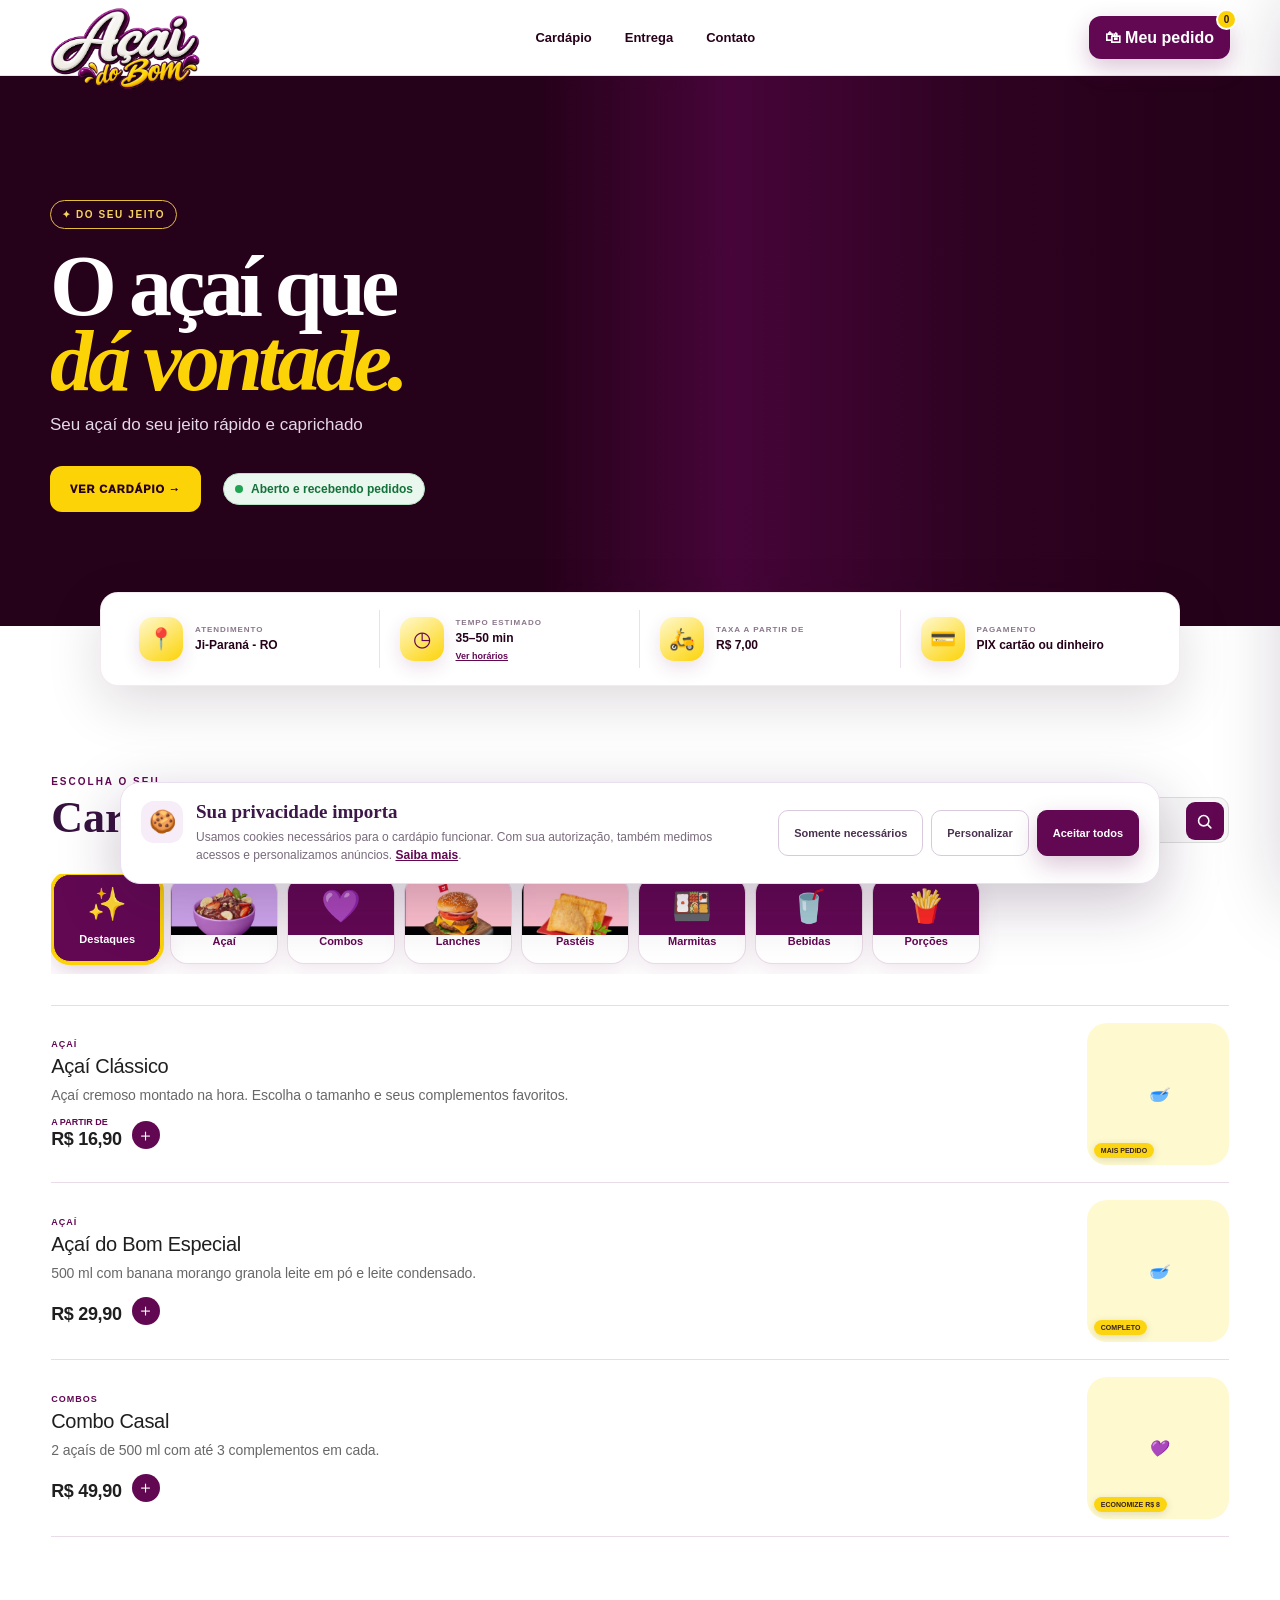
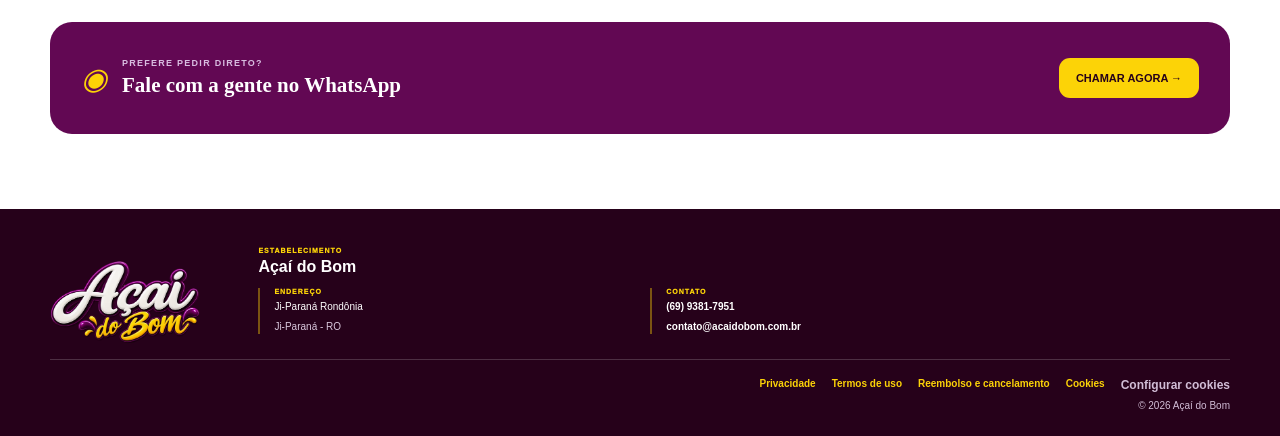
==== commit e79b5dae: "fix: align Mercado Pago drafts with order RLS" ====
--- a/index.html
+++ b/index.html
@@ -35,7 +35,7 @@
   {"@context":"https://schema.org","@type":"Restaurant","name":"Açaí do Bom","url":"https://acaidobom.com.br/","logo":"https://acaidobom.com.br/assets/images/favicon/favicon-512.png","image":"https://acaidobom.com.br/assets/images/social/cardapio-acai-do-bom.jpg","telephone":"+556993817951","servesCuisine":["Açaí","Lanches","Pastéis"],"priceRange":"R$","address":{"@type":"PostalAddress","addressLocality":"Ji-Paraná","addressRegion":"RO","addressCountry":"BR"},"areaServed":{"@type":"City","name":"Ji-Paraná"},"hasMenu":"https://acaidobom.com.br/#cardapio"}
   </script>
   <link rel="preconnect" href="https://cdn.jsdelivr.net" crossorigin>
-  <link rel="stylesheet" href="assets/css/style.css?v=20260902-payment-review">
+  <link rel="stylesheet" href="assets/css/style.css?v=20260902-pix-rls-fix">
   <link rel="stylesheet" href="assets/css/theme-custom.css?v=20260831-selection-cart-v7">
   <link rel="stylesheet" href="assets/css/consent.css?v=20260830-bannerfix">
 </head>
@@ -164,10 +164,10 @@
   <button class="mobile-cart" data-open-cart hidden><span>🛍 <b data-cart-count>0</b></span><strong>Ver pedido</strong><em id="mobile-total">R$ 0,00</em></button>
   <script src="https://cdn.jsdelivr.net/npm/@supabase/supabase-js@2/dist/umd/supabase.min.js"></script>
   <script src="assets/js/supabase-config.js"></script>
-  <script src="assets/js/supabase-store.js?v=20260902-payment-approval"></script>
+  <script src="assets/js/supabase-store.js?v=20260902-pix-rls-fix"></script>
   <script src="assets/js/api.js?v=20260902-payment-approval"></script>
   <script src="assets/js/cart.js?v=20260831-free-delivery"></script>
-  <script src="assets/js/checkout.js?v=20260902-payment-review"></script>
+  <script src="assets/js/checkout.js?v=20260902-pix-rls-fix"></script>
   <script src="assets/js/app.js?v=20260902-min-price"></script>
 </body>
 </html>
--- a/assets/css/style.css
+++ b/assets/css/style.css
@@ -23,4 +23,4 @@
 /* Pagamento e revisão final */
 .payments{grid-template-columns:1fr!important;gap:12px!important}.payment-option{position:relative;min-height:86px;padding:12px 14px!important;border:2px solid #e6dce8!important;border-radius:16px!important;background:#fff;cursor:pointer;transition:.18s}.payment-option:hover{border-color:#bfa7c4!important;box-shadow:0 8px 24px #3b0a4610}.payment-option>input{position:absolute;opacity:0;pointer-events:none}.payment-option:has(input:checked){border-color:var(--brand)!important;background:#fffafd;box-shadow:0 0 0 3px #62085314}.payment-option>i{flex:0 0 auto;width:22px;height:22px;margin-left:auto;border:2px solid #b7a9ba;border-radius:50%;display:grid;place-items:center}.payment-option>i:after{content:"";width:10px;height:10px;border-radius:50%;background:transparent}.payment-option:has(input:checked)>i{border-color:var(--brand)}.payment-option:has(input:checked)>i:after{background:var(--brand)}.payment-brand{flex:0 0 92px;height:58px;border-radius:11px;background:#f7f8fa;display:flex;align-items:center;justify-content:center;overflow:hidden}.payment-brand img{display:block;max-width:82px;max-height:48px;object-fit:contain}.payment-brand.pix-brand{gap:7px;background:#eafffc;color:#087f75}.payment-brand.pix-brand img{width:34px;height:34px}.payment-brand.pix-brand em{font-style:normal;font-size:18px;font-weight:950}.payment-brand.mp-brand{background:#eef8ff}.payment-brand.mp-brand img{width:88px;max-height:55px}.payment-brand.payment-emoji{font-size:30px}.payment-copy{min-width:0;gap:5px!important}.payment-copy b{color:#32152f;font-size:14px}.payment-copy small{font-size:10px!important;line-height:1.4}.checkout-review-head{padding:2px 2px 13px}.checkout-review-head small{color:var(--brand);font-size:9px;font-weight:950;letter-spacing:.13em}.checkout-review-head h3{margin:5px 0 3px!important;font-size:24px!important}.checkout-review-head p{margin:0;color:#7e7181;font-size:11px}.checkout-review{display:grid;gap:11px}.checkout-review>section{padding:14px;border:1px solid #e4d9e6;border-radius:14px;background:#fff}.checkout-review section>header{display:flex;align-items:center;justify-content:space-between;gap:12px;margin-bottom:8px}.checkout-review section>header>b{font-size:12px;color:#3b1737}.checkout-review section>header button{padding:6px 9px;border:0;border-radius:8px;background:#f2eaf4;color:var(--brand);font-size:10px;font-weight:900;cursor:pointer}.checkout-review section>p{margin:0;color:#645768;font-size:11px;line-height:1.55}.checkout-review section>p strong{color:#32152f}.review-item{display:flex;justify-content:space-between;gap:12px;padding:9px 0;border-bottom:1px solid #eee6ef}.review-item>span{display:grid;gap:3px}.review-item small{color:#857788;font-size:9px}.review-item strong{white-space:nowrap;font-size:11px}.review-total{display:flex;justify-content:space-between;padding-top:8px;color:#6f6172;font-size:11px}.review-total.grand{margin-top:5px;padding-top:11px;border-top:1px solid #dfd3e2;color:#32152f;font-size:16px}.review-total.grand b{color:var(--brand)}.review-payment{border-color:#aadad5!important;background:#f1fffd!important}.review-payment>small{display:block;margin-top:7px;color:#18746c;font-size:9px;line-height:1.45}.payment-waiting-icon{display:block;width:54px;height:54px;margin:auto;border:6px solid #eee5ef;border-top-color:var(--brand);border-radius:50%;animation:payment-spin .9s linear infinite}.payment-waiting-note{margin-top:14px;padding:12px;border-radius:11px;background:#fff7cf;color:#765900;font-size:11px;font-weight:900}.success-links.single{grid-template-columns:1fr}@keyframes payment-spin{to{transform:rotate(360deg)}}
 @media(max-width:700px){.payment-option{min-height:78px;padding:10px!important}.payment-brand{flex-basis:78px;height:54px}.payment-brand img{max-width:70px}.payment-copy b{font-size:13px}.checkout-review>section{padding:12px}.checkout-review-head h3{font-size:21px!important}}
-.payment-rejected-icon{display:grid;width:54px;height:54px;margin:auto;place-items:center;border-radius:50%;background:#fff0f1;color:#a2182a;font-size:30px;font-weight:950}.payment-retry{width:100%;margin-top:16px}
+.payment-rejected-icon{display:grid;width:54px;height:54px;margin:auto;place-items:center;border-radius:50%;background:#fff0f1;color:#a2182a;font-size:30px;font-weight:950}.payment-retry{width:100%;margin-top:16px}.payment-brand.pix-brand{gap:0}.payment-brand.pix-brand img{width:52px;height:52px;max-width:52px;max-height:52px}
